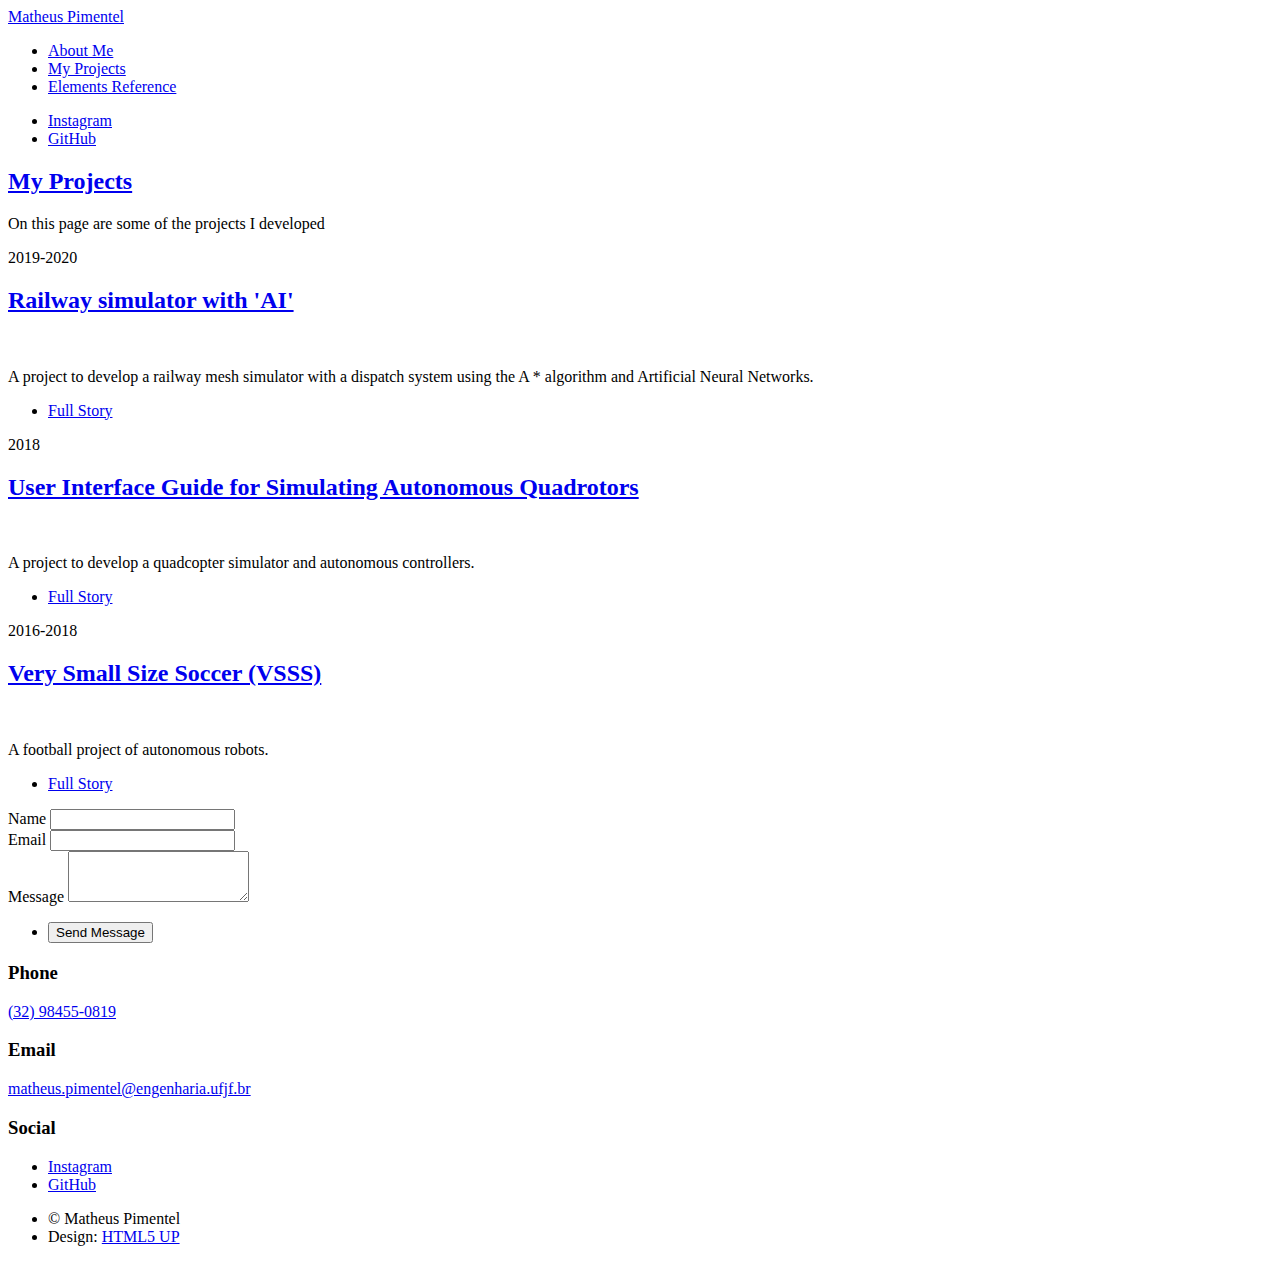
==== myProjects.html @ dd5d428b "teste2" ====
<!DOCTYPE HTML>
<!--
	Massively by HTML5 UP
	html5up.net | @ajlkn
	Free for personal and commercial use under the CCA 3.0 license (html5up.net/license)
-->
<html>
	<head>
		<title>Matheus Pimentel Projects</title>
		<meta charset="utf-8" />
		<meta name="viewport" content="width=device-width, initial-scale=1, user-scalable=no" />
		<link rel="stylesheet" href="assets/css/main.css" />
		<noscript><link rel="stylesheet" href="assets/css/noscript.css" /></noscript>
	</head>
	<body class="is-preload">

		<!-- Wrapper -->
			<div id="wrapper" class="fade-in">
				<!-- Header -->
					<header id="header">
						<a href="index.html" class="logo">Matheus Pimentel</a>
					</header>

				<!-- Nav -->
					<nav id="nav">
						<ul class="links">
							<li><a href="index.html">About Me</a></li>
							<li class="active"><a href="myProjects.html">My Projects</a></li>
							<li><a href="elements.html">Elements Reference</a></li>
						</ul>
						<ul class="icons">
							<!--<li><a href="https://www.facebook.com/matheus.pimentel.121" class="icon brands fa-facebook-f"><span class="label">Facebook</span></a></li>  -->
							<li><a href="https://www.instagram.com/matheus.pimentel__/" class="icon brands fa-instagram"><span class="label">Instagram</span></a></li>
							<li><a href="https://github.com/matheus-pimentel" class="icon brands fa-github"><span class="label">GitHub</span></a></li>
						</ul>
					</nav>

				<!-- Main -->
					<div id="main">

						<!-- Featured Post -->
							<article class="post featured">
								<header class="major">
									<!--<span class="date">April 25, 2017</span>-->
									<h2><a href="#">My Projects</a></h2>
									<p>On this page are some of the projects I developed</p>
								</header>
								<!--
								<a href="#" class="image main"><img src="images/pic01.jpg" alt="" /></a>
								<ul class="actions special">
									<li><a href="#" class="button large">Full Story</a></li>
								</ul> -->
							</article>

						<!-- Posts -->
							<section class="posts">
								<article>
									<header>
										<span class="date">2019-2020</span>
										<h2><a href="railway_simulation.html">Railway simulator with 'AI'</a></h2>
									</header>
									<div class="image main">
										<img src="images/Projetos/Railway.PNG" alt="" />
									</div>
									<p>
										A project to develop a railway mesh simulator with a dispatch system using the A * algorithm and Artificial Neural Networks.</p>
									<ul class="actions special">
										<li><a href="railway_simulation.html" class="button">Full Story</a></li>
									</ul>
								</article>
								<article>
									<header>
										<span class="date">2018</span>
										<h2><a href="quadrotor_simulation.html">User Interface Guide for Simulating Autonomous Quadrotors</a></h2>
									</header>
									<div class="image main">
										<img src="images/Projetos/GUI.PNG" alt="" />
									</div>
									<p>A project to develop a quadcopter simulator and autonomous controllers.</p>
									<ul class="actions special">
										<li><a href="quadrotor_simulation.html" class="button">Full Story</a></li>
									</ul>
								</article>
								<article>
									<header>
										<span class="date">2016-2018</span>
										<h2><a href="vsss.html">Very Small Size Soccer (VSSS)</a></h2>
									</header>
									<div class="image main">
										<img src="images/Projetos/VSSS.jpg" alt="" />
									</div>
									<p>
										A football project of autonomous robots.</p>
									<ul class="actions special">
										<li><a href="vsss.html" class="button">Full Story</a></li>
									</ul>
								</article>							
							</section>

						<!-- Footer 
							<footer>
								<div class="pagination">
									<a href="#" class="previous">Prev</a>
									<a href="#" class="page active">1</a>
									<a href="#" class="page">2</a>
									<a href="#" class="page">3</a>
									<span class="extra">&hellip;</span>
									<a href="#" class="page">8</a>
									<a href="#" class="page">9</a>
									<a href="#" class="page">10</a>
									<a href="#" class="next">Next</a>
								</div>
							</footer> -->

					</div>

				<!-- Footer -->
				<footer id="footer">
					<section>
						<form method="post" action="#">
							<div class="fields">
								<div class="field">
									<label for="name">Name</label>
									<input type="text" name="name" id="name" />
								</div>
								<div class="field">
									<label for="email">Email</label>
									<input type="text" name="email" id="email" />
								</div>
								<div class="field">
									<label for="message">Message</label>
									<textarea name="message" id="message" rows="3"></textarea>
								</div>
							</div>
							<ul class="actions">
								<li><input type="submit" value="Send Message" /></li>
							</ul>
						</form>
					</section>
					<section class="split contact">
						<!--
						<section class="alt">
							<h3>Address</h3>
							<p>1234 Somewhere Road #87257<br />
							Nashville, TN 00000-0000</p>
						</section> -->
						<section>
							<h3>Phone</h3>
							<p><a href="#">(32) 98455-0819</a></p>
						</section>
						<section>
							<h3>Email</h3>
							<p><a href="#">matheus.pimentel@engenharia.ufjf.br</a></p>
						</section>
						<section>
							<h3>Social</h3>
							<ul class="icons alt">
								<!--<li><a href="https://www.facebook.com/matheus.pimentel.121" class="icon brands fa-facebook-f"><span class="label">Facebook</span></a></li>  -->
								<li><a href="https://www.instagram.com/matheus.pimentel__/" class="icon brands fa-instagram"><span class="label">Instagram</span></a></li>
								<li><a href="https://github.com/matheus-pimentel" class="icon brands fa-github"><span class="label">GitHub</span></a></li>
							</ul>
						</section>
					</section>
				</footer>

			<!-- Copyright -->
				<div id="copyright">
					<ul><li>&copy; Matheus Pimentel</li><li>Design: <a href="https://html5up.net">HTML5 UP</a></li></ul>
				</div>

			</div>

		<!-- Scripts -->
			<script src="assets/js/jquery.min.js"></script>
			<script src="assets/js/jquery.scrollex.min.js"></script>
			<script src="assets/js/jquery.scrolly.min.js"></script>
			<script src="assets/js/browser.min.js"></script>
			<script src="assets/js/breakpoints.min.js"></script>
			<script src="assets/js/util.js"></script>
			<script src="assets/js/main.js"></script>

	</body>
</html>
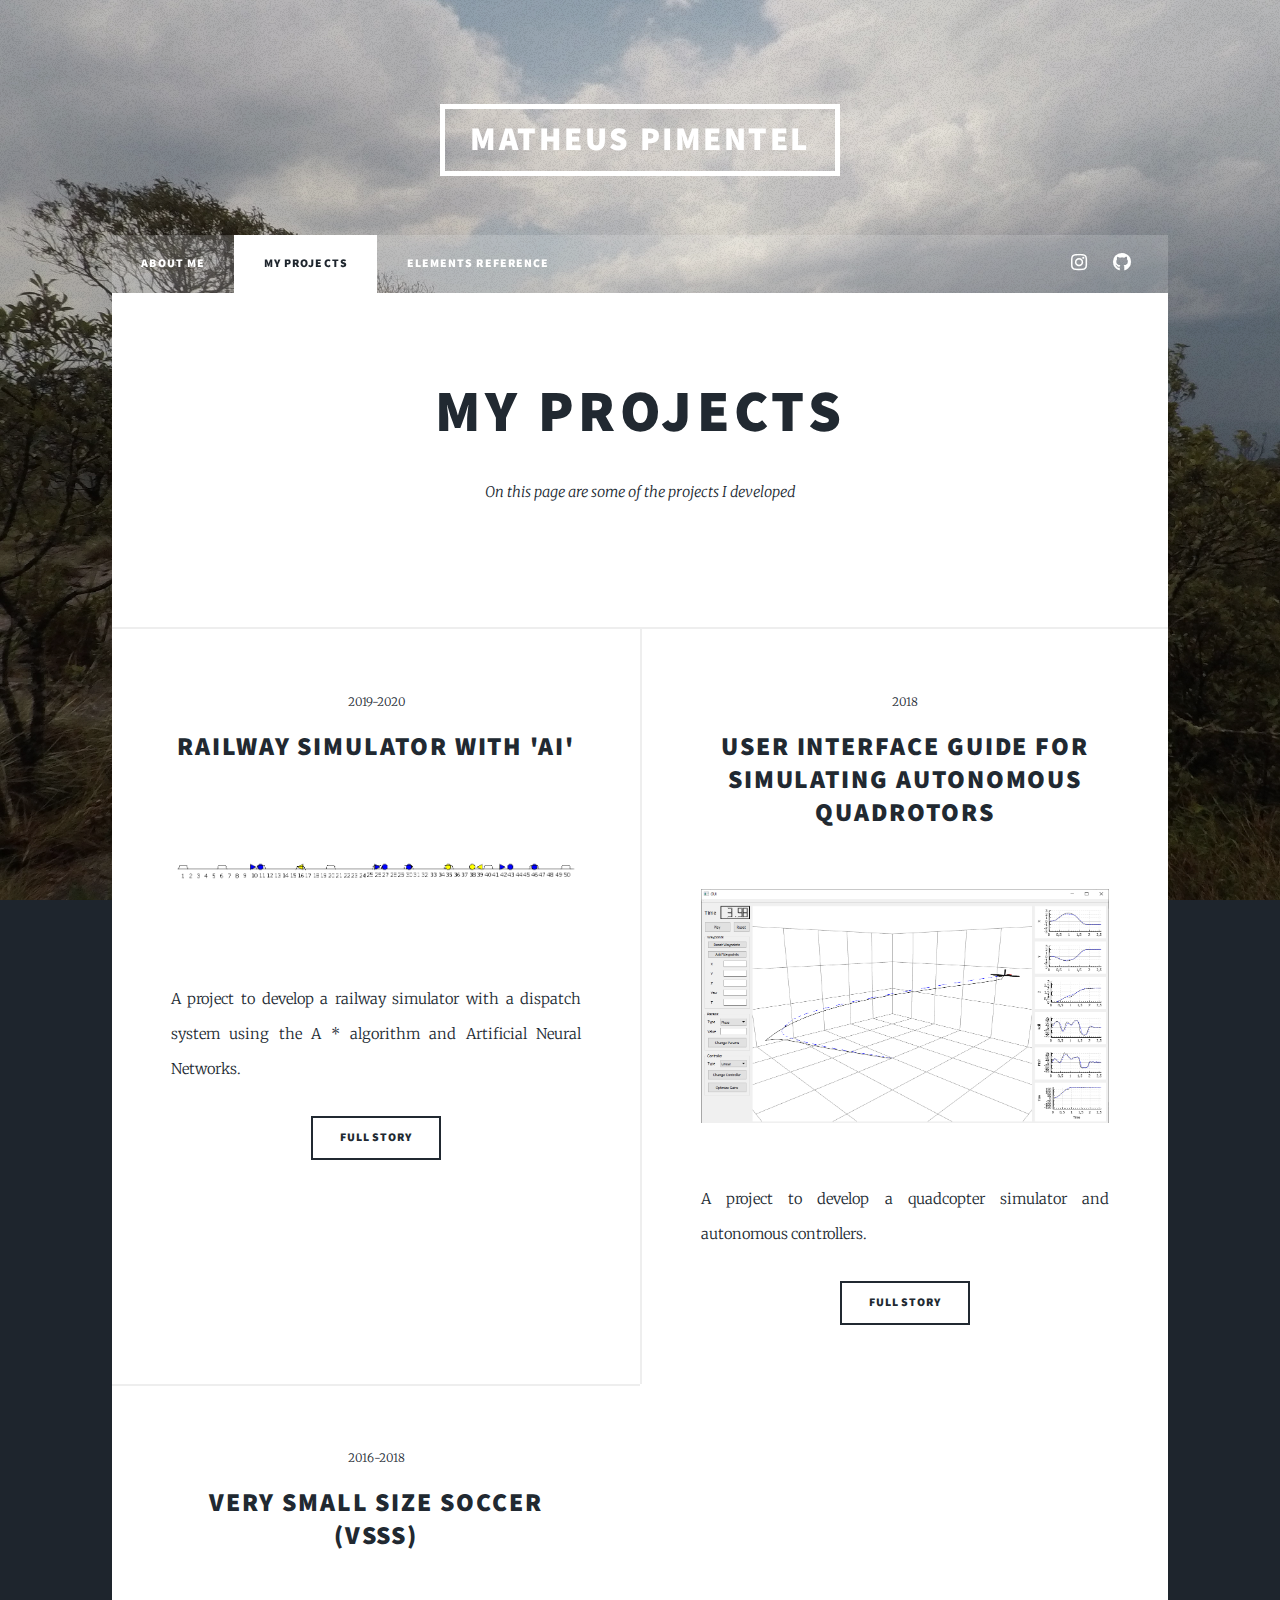
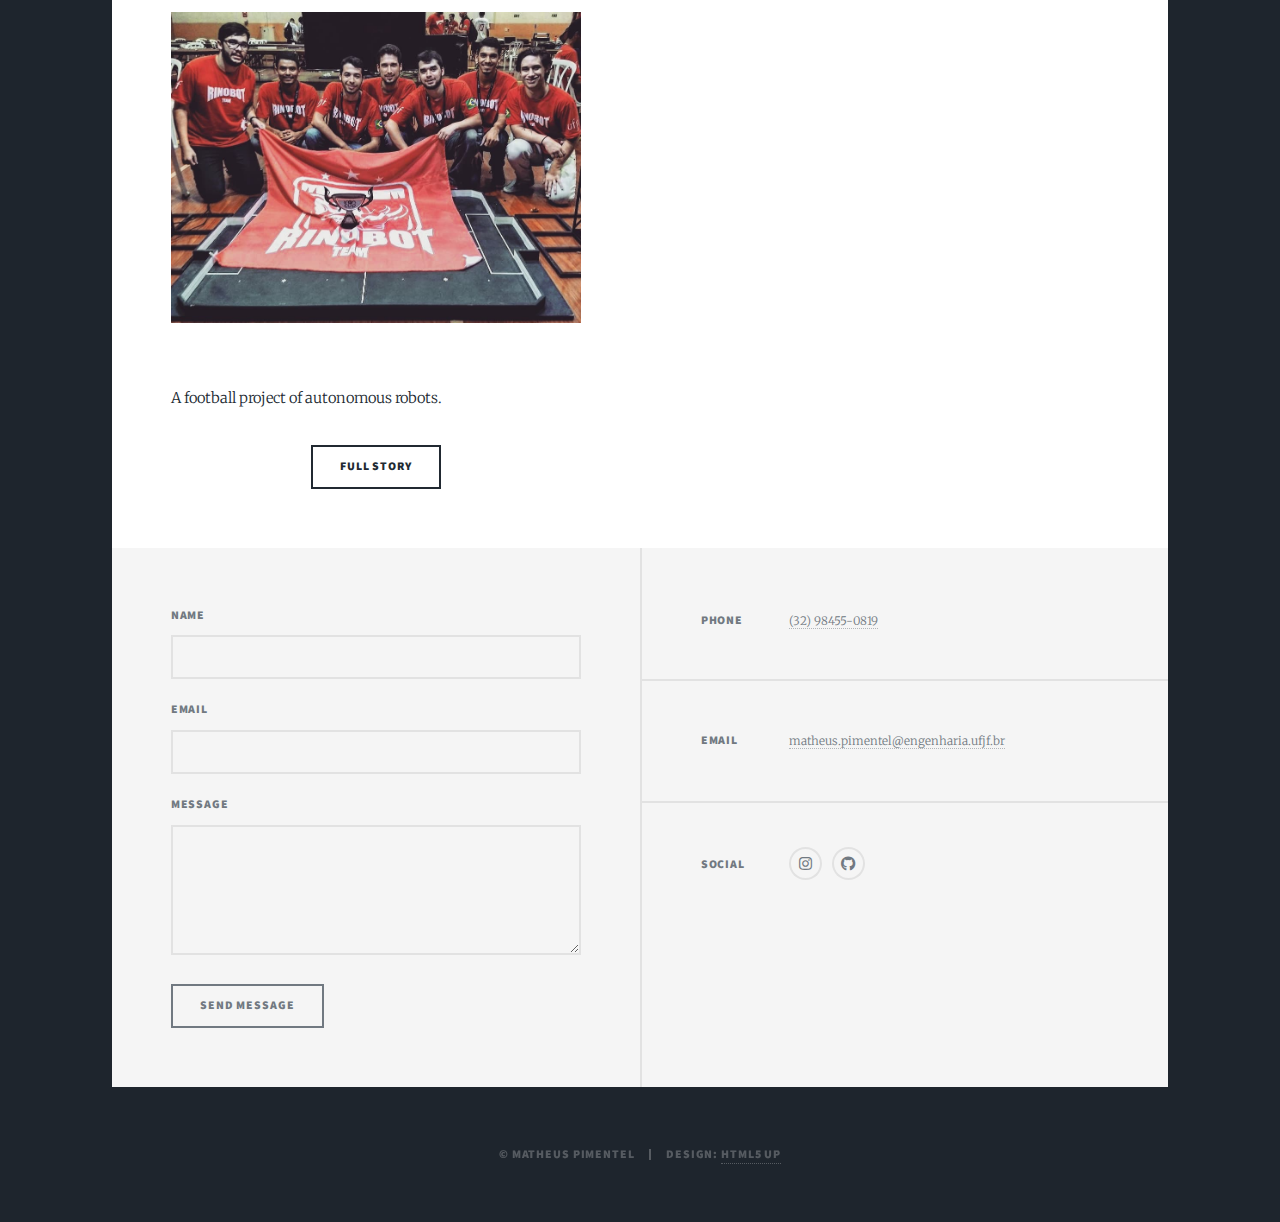
==== commit c0b21621: "teste3" ====
--- a/myProjects.html
+++ b/myProjects.html
@@ -63,7 +63,7 @@
 										<img src="images/Projetos/Railway.PNG" alt="" />
 									</div>
 									<p>
-										A project to develop a railway mesh simulator with a dispatch system using the A * algorithm and Artificial Neural Networks.</p>
+										A project to develop a railway simulator with a dispatch system using the A * algorithm and Artificial Neural Networks.</p>
 									<ul class="actions special">
 										<li><a href="railway_simulation.html" class="button">Full Story</a></li>
 									</ul>
--- a/assets/css/main.css
+++ b/assets/css/main.css
@@ -0,0 +1,4689 @@
+@import url(fontawesome-all.min.css);
+@import url("https://fonts.googleapis.com/css?family=Merriweather:300,700,300italic,700italic|Source+Sans+Pro:900");
+
+/*
+	Massively by HTML5 UP
+	html5up.net | @ajlkn
+	Free for personal and commercial use under the CCA 3.0 license (html5up.net/license)
+*/
+
+html, body, div, span, applet, object,
+iframe, h1, h2, h3, h4, h5, h6, p, blockquote,
+pre, a, abbr, acronym, address, big, cite,
+code, del, dfn, em, img, ins, kbd, q, s, samp,
+small, strike, strong, sub, sup, tt, var, b,
+u, i, center, dl, dt, dd, ol, ul, li, fieldset,
+form, label, legend, table, caption, tbody,
+tfoot, thead, tr, th, td, article, aside,
+canvas, details, embed, figure, figcaption,
+footer, header, hgroup, menu, nav, output, ruby,
+section, summary, time, mark, audio, video {
+	margin: 0;
+	padding: 0;
+	border: 0;
+	font-size: 100%;
+	font: inherit;
+	vertical-align: baseline;}
+
+article, aside, details, figcaption, figure,
+footer, header, hgroup, menu, nav, section {
+	display: block;}
+
+body {
+	line-height: 1;
+}
+
+ol, ul {
+	list-style: none;
+}
+
+blockquote, q {
+	quotes: none;
+}
+
+	blockquote:before, blockquote:after, q:before, q:after {
+		content: '';
+		content: none;
+	}
+
+table {
+	border-collapse: collapse;
+	border-spacing: 0;
+}
+
+body {
+	-webkit-text-size-adjust: none;
+}
+
+mark {
+	background-color: transparent;
+	color: inherit;
+}
+
+input::-moz-focus-inner {
+	border: 0;
+	padding: 0;
+}
+
+input, select, textarea {
+	-moz-appearance: none;
+	-webkit-appearance: none;
+	-ms-appearance: none;
+	appearance: none;
+}
+
+/* Basic */
+
+	@-ms-viewport {
+		width: device-width;
+	}
+
+	body {
+		-ms-overflow-style: scrollbar;
+	}
+
+	@media screen and (max-width: 480px) {
+
+		html, body {
+			min-width: 320px;
+		}
+
+	}
+
+	html {
+		box-sizing: border-box;
+	}
+
+	*, *:before, *:after {
+		box-sizing: inherit;
+	}
+
+	body {
+		background-color: #1e252d;
+	}
+
+		body.is-preload *, body.is-preload *:before, body.is-preload *:after {
+			-moz-animation: none !important;
+			-webkit-animation: none !important;
+			-ms-animation: none !important;
+			animation: none !important;
+			-moz-transition: none !important;
+			-webkit-transition: none !important;
+			-ms-transition: none !important;
+			transition: none !important;
+		}
+
+/* Type */
+
+	html {
+		font-size: 16pt;
+	}
+
+		@media screen and (max-width: 1680px) {
+
+			html {
+				font-size: 12pt;
+			}
+
+		}
+
+		@media screen and (max-width: 1280px) {
+
+			html {
+				font-size: 11pt;
+			}
+
+		}
+
+		@media screen and (max-width: 360px) {
+
+			html {
+				font-size: 10pt;
+			}
+
+		}
+
+	body {
+		color: #212931;
+	}
+
+	body, input, select, textarea {
+		font-family: "Merriweather", Georgia, serif;
+		font-weight: 300;
+		font-size: 1rem;
+		line-height: 2.375;
+	}
+
+	a {
+		-moz-transition: color 0.2s ease-in-out, background-color 0.2s ease-in-out, border-color 0.2s ease-in-out, box-shadow 0.2s ease-in-out;
+		-webkit-transition: color 0.2s ease-in-out, background-color 0.2s ease-in-out, border-color 0.2s ease-in-out, box-shadow 0.2s ease-in-out;
+		-ms-transition: color 0.2s ease-in-out, background-color 0.2s ease-in-out, border-color 0.2s ease-in-out, box-shadow 0.2s ease-in-out;
+		transition: color 0.2s ease-in-out, background-color 0.2s ease-in-out, border-color 0.2s ease-in-out, box-shadow 0.2s ease-in-out;
+		border-bottom: dotted 1px;
+		text-decoration: none;
+	}
+
+		a:hover {
+			border-bottom-color: transparent;
+		}
+
+	strong, b {
+		font-weight: 600;
+	}
+
+	em, i {
+		font-style: italic;
+	}
+
+	p {
+		text-align: justify;
+		margin: 0 0 2rem 0;
+	}
+
+	h1, h2, h3, h4, h5, h6 {
+		font-family: "Source Sans Pro", Helvetica, sans-serif;
+		font-weight: 900;
+		line-height: 1.5;
+		letter-spacing: 0.075em;
+		text-transform: uppercase;
+		margin: 0 0 1rem 0;
+	}
+
+		h1 a, h2 a, h3 a, h4 a, h5 a, h6 a {
+			border-bottom: 0;
+			color: inherit;
+			text-decoration: none;
+		}
+
+	h1 {
+		font-size: 4rem;
+		line-height: 1.1;
+		margin: 0 0 2rem 0;
+	}
+
+	h2 {
+		font-size: 1.75rem;
+		line-height: 1.3;
+		margin: 0 0 1.5rem 0;
+	}
+
+	h3 {
+		font-size: 1.25rem;
+		margin: 0 0 1.5rem 0;
+	}
+
+	h4 {
+		font-size: 1rem;
+	}
+
+	h5 {
+		font-size: 0.9rem;
+	}
+
+	h6 {
+		font-size: 0.8rem;
+	}
+
+	sub {
+		font-size: 0.8rem;
+		position: relative;
+		top: 0.5rem;
+	}
+
+	sup {
+		font-size: 0.8rem;
+		position: relative;
+		top: -0.5rem;
+	}
+
+	blockquote {
+		border-left: solid 4px;
+		font-style: italic;
+		margin: 0 0 2rem 0;
+		padding: 0.5rem 0 0.5rem 2rem;
+	}
+
+	code {
+		border: solid 2px;
+		font-family: "Courier New", monospace;
+		font-size: 0.9rem;
+		margin: 0 0.25rem;
+		padding: 0.25rem 0.65rem;
+	}
+
+	pre {
+		-webkit-overflow-scrolling: touch;
+		font-family: "Courier New", monospace;
+		font-size: 0.9rem;
+		margin: 0 0 2rem 0;
+	}
+
+		pre code {
+			display: block;
+			line-height: 1.75;
+			padding: 1rem 1.5rem;
+			overflow-x: auto;
+		}
+
+	hr {
+		border: 0;
+		border-bottom: solid 2px;
+		margin: 3rem 0;
+	}
+
+		hr.major {
+			margin: 5rem 0;
+		}
+
+	.align-left {
+		text-align: left;
+	}
+
+	.align-center {
+		text-align: center;
+	}
+
+	.align-right {
+		text-align: right;
+	}
+
+	input, select, textarea {
+		color: #212931;
+	}
+
+	a {
+		color: #212931;
+		border-bottom-color: rgba(33, 41, 49, 0.5);
+	}
+
+		a:hover {
+			border-bottom-color: transparent;
+			color: #18bfef !important;
+		}
+
+	strong, b {
+		color: #212931;
+	}
+
+	h1, h2, h3, h4, h5, h6 {
+		color: #212931;
+	}
+
+	blockquote {
+		border-left-color: #eeeeee;
+	}
+
+	code {
+		background: rgba(220, 220, 220, 0.25);
+		border-color: #eeeeee;
+	}
+
+	hr {
+		border-bottom-color: #eeeeee;
+	}
+
+/* Row */
+
+	.row {
+		display: flex;
+		flex-wrap: wrap;
+		box-sizing: border-box;
+		align-items: stretch;
+	}
+
+		.row > * {
+			box-sizing: border-box;
+		}
+
+		.row.gtr-uniform > * > :last-child {
+			margin-bottom: 0;
+		}
+
+		.row.aln-left {
+			justify-content: flex-start;
+		}
+
+		.row.aln-center {
+			justify-content: center;
+		}
+
+		.row.aln-right {
+			justify-content: flex-end;
+		}
+
+		.row.aln-top {
+			align-items: flex-start;
+		}
+
+		.row.aln-middle {
+			align-items: center;
+		}
+
+		.row.aln-bottom {
+			align-items: flex-end;
+		}
+
+		.row > .imp {
+			order: -1;
+		}
+
+		.row > .col-1 {
+			width: 8.33333%;
+		}
+
+		.row > .off-1 {
+			margin-left: 8.33333%;
+		}
+
+		.row > .col-2 {
+			width: 16.66667%;
+		}
+
+		.row > .off-2 {
+			margin-left: 16.66667%;
+		}
+
+		.row > .col-3 {
+			width: 25%;
+		}
+
+		.row > .off-3 {
+			margin-left: 25%;
+		}
+
+		.row > .col-4 {
+			width: 33.33333%;
+		}
+
+		.row > .off-4 {
+			margin-left: 33.33333%;
+		}
+
+		.row > .col-5 {
+			width: 41.66667%;
+		}
+
+		.row > .off-5 {
+			margin-left: 41.66667%;
+		}
+
+		.row > .col-6 {
+			width: 50%;
+		}
+
+		.row > .off-6 {
+			margin-left: 50%;
+		}
+
+		.row > .col-7 {
+			width: 58.33333%;
+		}
+
+		.row > .off-7 {
+			margin-left: 58.33333%;
+		}
+
+		.row > .col-8 {
+			width: 66.66667%;
+		}
+
+		.row > .off-8 {
+			margin-left: 66.66667%;
+		}
+
+		.row > .col-9 {
+			width: 75%;
+		}
+
+		.row > .off-9 {
+			margin-left: 75%;
+		}
+
+		.row > .col-10 {
+			width: 83.33333%;
+		}
+
+		.row > .off-10 {
+			margin-left: 83.33333%;
+		}
+
+		.row > .col-11 {
+			width: 91.66667%;
+		}
+
+		.row > .off-11 {
+			margin-left: 91.66667%;
+		}
+
+		.row > .col-12 {
+			width: 100%;
+		}
+
+		.row > .off-12 {
+			margin-left: 100%;
+		}
+
+		.row.gtr-0 {
+			margin-top: 0;
+			margin-left: 0rem;
+		}
+
+			.row.gtr-0 > * {
+				padding: 0 0 0 0rem;
+			}
+
+			.row.gtr-0.gtr-uniform {
+				margin-top: 0rem;
+			}
+
+				.row.gtr-0.gtr-uniform > * {
+					padding-top: 0rem;
+				}
+
+		.row.gtr-25 {
+			margin-top: 0;
+			margin-left: -0.375rem;
+		}
+
+			.row.gtr-25 > * {
+				padding: 0 0 0 0.375rem;
+			}
+
+			.row.gtr-25.gtr-uniform {
+				margin-top: -0.375rem;
+			}
+
+				.row.gtr-25.gtr-uniform > * {
+					padding-top: 0.375rem;
+				}
+
+		.row.gtr-50 {
+			margin-top: 0;
+			margin-left: -0.75rem;
+		}
+
+			.row.gtr-50 > * {
+				padding: 0 0 0 0.75rem;
+			}
+
+			.row.gtr-50.gtr-uniform {
+				margin-top: -0.75rem;
+			}
+
+				.row.gtr-50.gtr-uniform > * {
+					padding-top: 0.75rem;
+				}
+
+		.row {
+			margin-top: 0;
+			margin-left: -1.5rem;
+		}
+
+			.row > * {
+				padding: 0 0 0 1.5rem;
+			}
+
+			.row.gtr-uniform {
+				margin-top: -1.5rem;
+			}
+
+				.row.gtr-uniform > * {
+					padding-top: 1.5rem;
+				}
+
+		.row.gtr-150 {
+			margin-top: 0;
+			margin-left: -2.25rem;
+		}
+
+			.row.gtr-150 > * {
+				padding: 0 0 0 2.25rem;
+			}
+
+			.row.gtr-150.gtr-uniform {
+				margin-top: -2.25rem;
+			}
+
+				.row.gtr-150.gtr-uniform > * {
+					padding-top: 2.25rem;
+				}
+
+		.row.gtr-200 {
+			margin-top: 0;
+			margin-left: -3rem;
+		}
+
+			.row.gtr-200 > * {
+				padding: 0 0 0 3rem;
+			}
+
+			.row.gtr-200.gtr-uniform {
+				margin-top: -3rem;
+			}
+
+				.row.gtr-200.gtr-uniform > * {
+					padding-top: 3rem;
+				}
+
+		@media screen and (max-width: 1680px) {
+
+			.row {
+				display: flex;
+				flex-wrap: wrap;
+				box-sizing: border-box;
+				align-items: stretch;
+			}
+
+				.row > * {
+					box-sizing: border-box;
+				}
+
+				.row.gtr-uniform > * > :last-child {
+					margin-bottom: 0;
+				}
+
+				.row.aln-left {
+					justify-content: flex-start;
+				}
+
+				.row.aln-center {
+					justify-content: center;
+				}
+
+				.row.aln-right {
+					justify-content: flex-end;
+				}
+
+				.row.aln-top {
+					align-items: flex-start;
+				}
+
+				.row.aln-middle {
+					align-items: center;
+				}
+
+				.row.aln-bottom {
+					align-items: flex-end;
+				}
+
+				.row > .imp-xlarge {
+					order: -1;
+				}
+
+				.row > .col-1-xlarge {
+					width: 8.33333%;
+				}
+
+				.row > .off-1-xlarge {
+					margin-left: 8.33333%;
+				}
+
+				.row > .col-2-xlarge {
+					width: 16.66667%;
+				}
+
+				.row > .off-2-xlarge {
+					margin-left: 16.66667%;
+				}
+
+				.row > .col-3-xlarge {
+					width: 25%;
+				}
+
+				.row > .off-3-xlarge {
+					margin-left: 25%;
+				}
+
+				.row > .col-4-xlarge {
+					width: 33.33333%;
+				}
+
+				.row > .off-4-xlarge {
+					margin-left: 33.33333%;
+				}
+
+				.row > .col-5-xlarge {
+					width: 41.66667%;
+				}
+
+				.row > .off-5-xlarge {
+					margin-left: 41.66667%;
+				}
+
+				.row > .col-6-xlarge {
+					width: 50%;
+				}
+
+				.row > .off-6-xlarge {
+					margin-left: 50%;
+				}
+
+				.row > .col-7-xlarge {
+					width: 58.33333%;
+				}
+
+				.row > .off-7-xlarge {
+					margin-left: 58.33333%;
+				}
+
+				.row > .col-8-xlarge {
+					width: 66.66667%;
+				}
+
+				.row > .off-8-xlarge {
+					margin-left: 66.66667%;
+				}
+
+				.row > .col-9-xlarge {
+					width: 75%;
+				}
+
+				.row > .off-9-xlarge {
+					margin-left: 75%;
+				}
+
+				.row > .col-10-xlarge {
+					width: 83.33333%;
+				}
+
+				.row > .off-10-xlarge {
+					margin-left: 83.33333%;
+				}
+
+				.row > .col-11-xlarge {
+					width: 91.66667%;
+				}
+
+				.row > .off-11-xlarge {
+					margin-left: 91.66667%;
+				}
+
+				.row > .col-12-xlarge {
+					width: 100%;
+				}
+
+				.row > .off-12-xlarge {
+					margin-left: 100%;
+				}
+
+				.row.gtr-0 {
+					margin-top: 0;
+					margin-left: 0rem;
+				}
+
+					.row.gtr-0 > * {
+						padding: 0 0 0 0rem;
+					}
+
+					.row.gtr-0.gtr-uniform {
+						margin-top: 0rem;
+					}
+
+						.row.gtr-0.gtr-uniform > * {
+							padding-top: 0rem;
+						}
+
+				.row.gtr-25 {
+					margin-top: 0;
+					margin-left: -0.375rem;
+				}
+
+					.row.gtr-25 > * {
+						padding: 0 0 0 0.375rem;
+					}
+
+					.row.gtr-25.gtr-uniform {
+						margin-top: -0.375rem;
+					}
+
+						.row.gtr-25.gtr-uniform > * {
+							padding-top: 0.375rem;
+						}
+
+				.row.gtr-50 {
+					margin-top: 0;
+					margin-left: -0.75rem;
+				}
+
+					.row.gtr-50 > * {
+						padding: 0 0 0 0.75rem;
+					}
+
+					.row.gtr-50.gtr-uniform {
+						margin-top: -0.75rem;
+					}
+
+						.row.gtr-50.gtr-uniform > * {
+							padding-top: 0.75rem;
+						}
+
+				.row {
+					margin-top: 0;
+					margin-left: -1.5rem;
+				}
+
+					.row > * {
+						padding: 0 0 0 1.5rem;
+					}
+
+					.row.gtr-uniform {
+						margin-top: -1.5rem;
+					}
+
+						.row.gtr-uniform > * {
+							padding-top: 1.5rem;
+						}
+
+				.row.gtr-150 {
+					margin-top: 0;
+					margin-left: -2.25rem;
+				}
+
+					.row.gtr-150 > * {
+						padding: 0 0 0 2.25rem;
+					}
+
+					.row.gtr-150.gtr-uniform {
+						margin-top: -2.25rem;
+					}
+
+						.row.gtr-150.gtr-uniform > * {
+							padding-top: 2.25rem;
+						}
+
+				.row.gtr-200 {
+					margin-top: 0;
+					margin-left: -3rem;
+				}
+
+					.row.gtr-200 > * {
+						padding: 0 0 0 3rem;
+					}
+
+					.row.gtr-200.gtr-uniform {
+						margin-top: -3rem;
+					}
+
+						.row.gtr-200.gtr-uniform > * {
+							padding-top: 3rem;
+						}
+
+		}
+
+		@media screen and (max-width: 1280px) {
+
+			.row {
+				display: flex;
+				flex-wrap: wrap;
+				box-sizing: border-box;
+				align-items: stretch;
+			}
+
+				.row > * {
+					box-sizing: border-box;
+				}
+
+				.row.gtr-uniform > * > :last-child {
+					margin-bottom: 0;
+				}
+
+				.row.aln-left {
+					justify-content: flex-start;
+				}
+
+				.row.aln-center {
+					justify-content: center;
+				}
+
+				.row.aln-right {
+					justify-content: flex-end;
+				}
+
+				.row.aln-top {
+					align-items: flex-start;
+				}
+
+				.row.aln-middle {
+					align-items: center;
+				}
+
+				.row.aln-bottom {
+					align-items: flex-end;
+				}
+
+				.row > .imp-large {
+					order: -1;
+				}
+
+				.row > .col-1-large {
+					width: 8.33333%;
+				}
+
+				.row > .off-1-large {
+					margin-left: 8.33333%;
+				}
+
+				.row > .col-2-large {
+					width: 16.66667%;
+				}
+
+				.row > .off-2-large {
+					margin-left: 16.66667%;
+				}
+
+				.row > .col-3-large {
+					width: 25%;
+				}
+
+				.row > .off-3-large {
+					margin-left: 25%;
+				}
+
+				.row > .col-4-large {
+					width: 33.33333%;
+				}
+
+				.row > .off-4-large {
+					margin-left: 33.33333%;
+				}
+
+				.row > .col-5-large {
+					width: 41.66667%;
+				}
+
+				.row > .off-5-large {
+					margin-left: 41.66667%;
+				}
+
+				.row > .col-6-large {
+					width: 50%;
+				}
+
+				.row > .off-6-large {
+					margin-left: 50%;
+				}
+
+				.row > .col-7-large {
+					width: 58.33333%;
+				}
+
+				.row > .off-7-large {
+					margin-left: 58.33333%;
+				}
+
+				.row > .col-8-large {
+					width: 66.66667%;
+				}
+
+				.row > .off-8-large {
+					margin-left: 66.66667%;
+				}
+
+				.row > .col-9-large {
+					width: 75%;
+				}
+
+				.row > .off-9-large {
+					margin-left: 75%;
+				}
+
+				.row > .col-10-large {
+					width: 83.33333%;
+				}
+
+				.row > .off-10-large {
+					margin-left: 83.33333%;
+				}
+
+				.row > .col-11-large {
+					width: 91.66667%;
+				}
+
+				.row > .off-11-large {
+					margin-left: 91.66667%;
+				}
+
+				.row > .col-12-large {
+					width: 100%;
+				}
+
+				.row > .off-12-large {
+					margin-left: 100%;
+				}
+
+				.row.gtr-0 {
+					margin-top: 0;
+					margin-left: 0rem;
+				}
+
+					.row.gtr-0 > * {
+						padding: 0 0 0 0rem;
+					}
+
+					.row.gtr-0.gtr-uniform {
+						margin-top: 0rem;
+					}
+
+						.row.gtr-0.gtr-uniform > * {
+							padding-top: 0rem;
+						}
+
+				.row.gtr-25 {
+					margin-top: 0;
+					margin-left: -0.375rem;
+				}
+
+					.row.gtr-25 > * {
+						padding: 0 0 0 0.375rem;
+					}
+
+					.row.gtr-25.gtr-uniform {
+						margin-top: -0.375rem;
+					}
+
+						.row.gtr-25.gtr-uniform > * {
+							padding-top: 0.375rem;
+						}
+
+				.row.gtr-50 {
+					margin-top: 0;
+					margin-left: -0.75rem;
+				}
+
+					.row.gtr-50 > * {
+						padding: 0 0 0 0.75rem;
+					}
+
+					.row.gtr-50.gtr-uniform {
+						margin-top: -0.75rem;
+					}
+
+						.row.gtr-50.gtr-uniform > * {
+							padding-top: 0.75rem;
+						}
+
+				.row {
+					margin-top: 0;
+					margin-left: -1.5rem;
+				}
+
+					.row > * {
+						padding: 0 0 0 1.5rem;
+					}
+
+					.row.gtr-uniform {
+						margin-top: -1.5rem;
+					}
+
+						.row.gtr-uniform > * {
+							padding-top: 1.5rem;
+						}
+
+				.row.gtr-150 {
+					margin-top: 0;
+					margin-left: -2.25rem;
+				}
+
+					.row.gtr-150 > * {
+						padding: 0 0 0 2.25rem;
+					}
+
+					.row.gtr-150.gtr-uniform {
+						margin-top: -2.25rem;
+					}
+
+						.row.gtr-150.gtr-uniform > * {
+							padding-top: 2.25rem;
+						}
+
+				.row.gtr-200 {
+					margin-top: 0;
+					margin-left: -3rem;
+				}
+
+					.row.gtr-200 > * {
+						padding: 0 0 0 3rem;
+					}
+
+					.row.gtr-200.gtr-uniform {
+						margin-top: -3rem;
+					}
+
+						.row.gtr-200.gtr-uniform > * {
+							padding-top: 3rem;
+						}
+
+		}
+
+		@media screen and (max-width: 980px) {
+
+			.row {
+				display: flex;
+				flex-wrap: wrap;
+				box-sizing: border-box;
+				align-items: stretch;
+			}
+
+				.row > * {
+					box-sizing: border-box;
+				}
+
+				.row.gtr-uniform > * > :last-child {
+					margin-bottom: 0;
+				}
+
+				.row.aln-left {
+					justify-content: flex-start;
+				}
+
+				.row.aln-center {
+					justify-content: center;
+				}
+
+				.row.aln-right {
+					justify-content: flex-end;
+				}
+
+				.row.aln-top {
+					align-items: flex-start;
+				}
+
+				.row.aln-middle {
+					align-items: center;
+				}
+
+				.row.aln-bottom {
+					align-items: flex-end;
+				}
+
+				.row > .imp-medium {
+					order: -1;
+				}
+
+				.row > .col-1-medium {
+					width: 8.33333%;
+				}
+
+				.row > .off-1-medium {
+					margin-left: 8.33333%;
+				}
+
+				.row > .col-2-medium {
+					width: 16.66667%;
+				}
+
+				.row > .off-2-medium {
+					margin-left: 16.66667%;
+				}
+
+				.row > .col-3-medium {
+					width: 25%;
+				}
+
+				.row > .off-3-medium {
+					margin-left: 25%;
+				}
+
+				.row > .col-4-medium {
+					width: 33.33333%;
+				}
+
+				.row > .off-4-medium {
+					margin-left: 33.33333%;
+				}
+
+				.row > .col-5-medium {
+					width: 41.66667%;
+				}
+
+				.row > .off-5-medium {
+					margin-left: 41.66667%;
+				}
+
+				.row > .col-6-medium {
+					width: 50%;
+				}
+
+				.row > .off-6-medium {
+					margin-left: 50%;
+				}
+
+				.row > .col-7-medium {
+					width: 58.33333%;
+				}
+
+				.row > .off-7-medium {
+					margin-left: 58.33333%;
+				}
+
+				.row > .col-8-medium {
+					width: 66.66667%;
+				}
+
+				.row > .off-8-medium {
+					margin-left: 66.66667%;
+				}
+
+				.row > .col-9-medium {
+					width: 75%;
+				}
+
+				.row > .off-9-medium {
+					margin-left: 75%;
+				}
+
+				.row > .col-10-medium {
+					width: 83.33333%;
+				}
+
+				.row > .off-10-medium {
+					margin-left: 83.33333%;
+				}
+
+				.row > .col-11-medium {
+					width: 91.66667%;
+				}
+
+				.row > .off-11-medium {
+					margin-left: 91.66667%;
+				}
+
+				.row > .col-12-medium {
+					width: 100%;
+				}
+
+				.row > .off-12-medium {
+					margin-left: 100%;
+				}
+
+				.row.gtr-0 {
+					margin-top: 0;
+					margin-left: 0rem;
+				}
+
+					.row.gtr-0 > * {
+						padding: 0 0 0 0rem;
+					}
+
+					.row.gtr-0.gtr-uniform {
+						margin-top: 0rem;
+					}
+
+						.row.gtr-0.gtr-uniform > * {
+							padding-top: 0rem;
+						}
+
+				.row.gtr-25 {
+					margin-top: 0;
+					margin-left: -0.375rem;
+				}
+
+					.row.gtr-25 > * {
+						padding: 0 0 0 0.375rem;
+					}
+
+					.row.gtr-25.gtr-uniform {
+						margin-top: -0.375rem;
+					}
+
+						.row.gtr-25.gtr-uniform > * {
+							padding-top: 0.375rem;
+						}
+
+				.row.gtr-50 {
+					margin-top: 0;
+					margin-left: -0.75rem;
+				}
+
+					.row.gtr-50 > * {
+						padding: 0 0 0 0.75rem;
+					}
+
+					.row.gtr-50.gtr-uniform {
+						margin-top: -0.75rem;
+					}
+
+						.row.gtr-50.gtr-uniform > * {
+							padding-top: 0.75rem;
+						}
+
+				.row {
+					margin-top: 0;
+					margin-left: -1.5rem;
+				}
+
+					.row > * {
+						padding: 0 0 0 1.5rem;
+					}
+
+					.row.gtr-uniform {
+						margin-top: -1.5rem;
+					}
+
+						.row.gtr-uniform > * {
+							padding-top: 1.5rem;
+						}
+
+				.row.gtr-150 {
+					margin-top: 0;
+					margin-left: -2.25rem;
+				}
+
+					.row.gtr-150 > * {
+						padding: 0 0 0 2.25rem;
+					}
+
+					.row.gtr-150.gtr-uniform {
+						margin-top: -2.25rem;
+					}
+
+						.row.gtr-150.gtr-uniform > * {
+							padding-top: 2.25rem;
+						}
+
+				.row.gtr-200 {
+					margin-top: 0;
+					margin-left: -3rem;
+				}
+
+					.row.gtr-200 > * {
+						padding: 0 0 0 3rem;
+					}
+
+					.row.gtr-200.gtr-uniform {
+						margin-top: -3rem;
+					}
+
+						.row.gtr-200.gtr-uniform > * {
+							padding-top: 3rem;
+						}
+
+		}
+
+		@media screen and (max-width: 736px) {
+
+			.row {
+				display: flex;
+				flex-wrap: wrap;
+				box-sizing: border-box;
+				align-items: stretch;
+			}
+
+				.row > * {
+					box-sizing: border-box;
+				}
+
+				.row.gtr-uniform > * > :last-child {
+					margin-bottom: 0;
+				}
+
+				.row.aln-left {
+					justify-content: flex-start;
+				}
+
+				.row.aln-center {
+					justify-content: center;
+				}
+
+				.row.aln-right {
+					justify-content: flex-end;
+				}
+
+				.row.aln-top {
+					align-items: flex-start;
+				}
+
+				.row.aln-middle {
+					align-items: center;
+				}
+
+				.row.aln-bottom {
+					align-items: flex-end;
+				}
+
+				.row > .imp-small {
+					order: -1;
+				}
+
+				.row > .col-1-small {
+					width: 8.33333%;
+				}
+
+				.row > .off-1-small {
+					margin-left: 8.33333%;
+				}
+
+				.row > .col-2-small {
+					width: 16.66667%;
+				}
+
+				.row > .off-2-small {
+					margin-left: 16.66667%;
+				}
+
+				.row > .col-3-small {
+					width: 25%;
+				}
+
+				.row > .off-3-small {
+					margin-left: 25%;
+				}
+
+				.row > .col-4-small {
+					width: 33.33333%;
+				}
+
+				.row > .off-4-small {
+					margin-left: 33.33333%;
+				}
+
+				.row > .col-5-small {
+					width: 41.66667%;
+				}
+
+				.row > .off-5-small {
+					margin-left: 41.66667%;
+				}
+
+				.row > .col-6-small {
+					width: 50%;
+				}
+
+				.row > .off-6-small {
+					margin-left: 50%;
+				}
+
+				.row > .col-7-small {
+					width: 58.33333%;
+				}
+
+				.row > .off-7-small {
+					margin-left: 58.33333%;
+				}
+
+				.row > .col-8-small {
+					width: 66.66667%;
+				}
+
+				.row > .off-8-small {
+					margin-left: 66.66667%;
+				}
+
+				.row > .col-9-small {
+					width: 75%;
+				}
+
+				.row > .off-9-small {
+					margin-left: 75%;
+				}
+
+				.row > .col-10-small {
+					width: 83.33333%;
+				}
+
+				.row > .off-10-small {
+					margin-left: 83.33333%;
+				}
+
+				.row > .col-11-small {
+					width: 91.66667%;
+				}
+
+				.row > .off-11-small {
+					margin-left: 91.66667%;
+				}
+
+				.row > .col-12-small {
+					width: 100%;
+				}
+
+				.row > .off-12-small {
+					margin-left: 100%;
+				}
+
+				.row.gtr-0 {
+					margin-top: 0;
+					margin-left: 0rem;
+				}
+
+					.row.gtr-0 > * {
+						padding: 0 0 0 0rem;
+					}
+
+					.row.gtr-0.gtr-uniform {
+						margin-top: 0rem;
+					}
+
+						.row.gtr-0.gtr-uniform > * {
+							padding-top: 0rem;
+						}
+
+				.row.gtr-25 {
+					margin-top: 0;
+					margin-left: -0.375rem;
+				}
+
+					.row.gtr-25 > * {
+						padding: 0 0 0 0.375rem;
+					}
+
+					.row.gtr-25.gtr-uniform {
+						margin-top: -0.375rem;
+					}
+
+						.row.gtr-25.gtr-uniform > * {
+							padding-top: 0.375rem;
+						}
+
+				.row.gtr-50 {
+					margin-top: 0;
+					margin-left: -0.75rem;
+				}
+
+					.row.gtr-50 > * {
+						padding: 0 0 0 0.75rem;
+					}
+
+					.row.gtr-50.gtr-uniform {
+						margin-top: -0.75rem;
+					}
+
+						.row.gtr-50.gtr-uniform > * {
+							padding-top: 0.75rem;
+						}
+
+				.row {
+					margin-top: 0;
+					margin-left: -1.5rem;
+				}
+
+					.row > * {
+						padding: 0 0 0 1.5rem;
+					}
+
+					.row.gtr-uniform {
+						margin-top: -1.5rem;
+					}
+
+						.row.gtr-uniform > * {
+							padding-top: 1.5rem;
+						}
+
+				.row.gtr-150 {
+					margin-top: 0;
+					margin-left: -2.25rem;
+				}
+
+					.row.gtr-150 > * {
+						padding: 0 0 0 2.25rem;
+					}
+
+					.row.gtr-150.gtr-uniform {
+						margin-top: -2.25rem;
+					}
+
+						.row.gtr-150.gtr-uniform > * {
+							padding-top: 2.25rem;
+						}
+
+				.row.gtr-200 {
+					margin-top: 0;
+					margin-left: -3rem;
+				}
+
+					.row.gtr-200 > * {
+						padding: 0 0 0 3rem;
+					}
+
+					.row.gtr-200.gtr-uniform {
+						margin-top: -3rem;
+					}
+
+						.row.gtr-200.gtr-uniform > * {
+							padding-top: 3rem;
+						}
+
+		}
+
+		@media screen and (max-width: 480px) {
+
+			.row {
+				display: flex;
+				flex-wrap: wrap;
+				box-sizing: border-box;
+				align-items: stretch;
+			}
+
+				.row > * {
+					box-sizing: border-box;
+				}
+
+				.row.gtr-uniform > * > :last-child {
+					margin-bottom: 0;
+				}
+
+				.row.aln-left {
+					justify-content: flex-start;
+				}
+
+				.row.aln-center {
+					justify-content: center;
+				}
+
+				.row.aln-right {
+					justify-content: flex-end;
+				}
+
+				.row.aln-top {
+					align-items: flex-start;
+				}
+
+				.row.aln-middle {
+					align-items: center;
+				}
+
+				.row.aln-bottom {
+					align-items: flex-end;
+				}
+
+				.row > .imp-xsmall {
+					order: -1;
+				}
+
+				.row > .col-1-xsmall {
+					width: 8.33333%;
+				}
+
+				.row > .off-1-xsmall {
+					margin-left: 8.33333%;
+				}
+
+				.row > .col-2-xsmall {
+					width: 16.66667%;
+				}
+
+				.row > .off-2-xsmall {
+					margin-left: 16.66667%;
+				}
+
+				.row > .col-3-xsmall {
+					width: 25%;
+				}
+
+				.row > .off-3-xsmall {
+					margin-left: 25%;
+				}
+
+				.row > .col-4-xsmall {
+					width: 33.33333%;
+				}
+
+				.row > .off-4-xsmall {
+					margin-left: 33.33333%;
+				}
+
+				.row > .col-5-xsmall {
+					width: 41.66667%;
+				}
+
+				.row > .off-5-xsmall {
+					margin-left: 41.66667%;
+				}
+
+				.row > .col-6-xsmall {
+					width: 50%;
+				}
+
+				.row > .off-6-xsmall {
+					margin-left: 50%;
+				}
+
+				.row > .col-7-xsmall {
+					width: 58.33333%;
+				}
+
+				.row > .off-7-xsmall {
+					margin-left: 58.33333%;
+				}
+
+				.row > .col-8-xsmall {
+					width: 66.66667%;
+				}
+
+				.row > .off-8-xsmall {
+					margin-left: 66.66667%;
+				}
+
+				.row > .col-9-xsmall {
+					width: 75%;
+				}
+
+				.row > .off-9-xsmall {
+					margin-left: 75%;
+				}
+
+				.row > .col-10-xsmall {
+					width: 83.33333%;
+				}
+
+				.row > .off-10-xsmall {
+					margin-left: 83.33333%;
+				}
+
+				.row > .col-11-xsmall {
+					width: 91.66667%;
+				}
+
+				.row > .off-11-xsmall {
+					margin-left: 91.66667%;
+				}
+
+				.row > .col-12-xsmall {
+					width: 100%;
+				}
+
+				.row > .off-12-xsmall {
+					margin-left: 100%;
+				}
+
+				.row.gtr-0 {
+					margin-top: 0;
+					margin-left: 0rem;
+				}
+
+					.row.gtr-0 > * {
+						padding: 0 0 0 0rem;
+					}
+
+					.row.gtr-0.gtr-uniform {
+						margin-top: 0rem;
+					}
+
+						.row.gtr-0.gtr-uniform > * {
+							padding-top: 0rem;
+						}
+
+				.row.gtr-25 {
+					margin-top: 0;
+					margin-left: -0.375rem;
+				}
+
+					.row.gtr-25 > * {
+						padding: 0 0 0 0.375rem;
+					}
+
+					.row.gtr-25.gtr-uniform {
+						margin-top: -0.375rem;
+					}
+
+						.row.gtr-25.gtr-uniform > * {
+							padding-top: 0.375rem;
+						}
+
+				.row.gtr-50 {
+					margin-top: 0;
+					margin-left: -0.75rem;
+				}
+
+					.row.gtr-50 > * {
+						padding: 0 0 0 0.75rem;
+					}
+
+					.row.gtr-50.gtr-uniform {
+						margin-top: -0.75rem;
+					}
+
+						.row.gtr-50.gtr-uniform > * {
+							padding-top: 0.75rem;
+						}
+
+				.row {
+					margin-top: 0;
+					margin-left: -1.5rem;
+				}
+
+					.row > * {
+						padding: 0 0 0 1.5rem;
+					}
+
+					.row.gtr-uniform {
+						margin-top: -1.5rem;
+					}
+
+						.row.gtr-uniform > * {
+							padding-top: 1.5rem;
+						}
+
+				.row.gtr-150 {
+					margin-top: 0;
+					margin-left: -2.25rem;
+				}
+
+					.row.gtr-150 > * {
+						padding: 0 0 0 2.25rem;
+					}
+
+					.row.gtr-150.gtr-uniform {
+						margin-top: -2.25rem;
+					}
+
+						.row.gtr-150.gtr-uniform > * {
+							padding-top: 2.25rem;
+						}
+
+				.row.gtr-200 {
+					margin-top: 0;
+					margin-left: -3rem;
+				}
+
+					.row.gtr-200 > * {
+						padding: 0 0 0 3rem;
+					}
+
+					.row.gtr-200.gtr-uniform {
+						margin-top: -3rem;
+					}
+
+						.row.gtr-200.gtr-uniform > * {
+							padding-top: 3rem;
+						}
+
+		}
+
+		@media screen and (max-width: 360px) {
+
+			.row {
+				display: flex;
+				flex-wrap: wrap;
+				box-sizing: border-box;
+				align-items: stretch;
+			}
+
+				.row > * {
+					box-sizing: border-box;
+				}
+
+				.row.gtr-uniform > * > :last-child {
+					margin-bottom: 0;
+				}
+
+				.row.aln-left {
+					justify-content: flex-start;
+				}
+
+				.row.aln-center {
+					justify-content: center;
+				}
+
+				.row.aln-right {
+					justify-content: flex-end;
+				}
+
+				.row.aln-top {
+					align-items: flex-start;
+				}
+
+				.row.aln-middle {
+					align-items: center;
+				}
+
+				.row.aln-bottom {
+					align-items: flex-end;
+				}
+
+				.row > .imp-xxsmall {
+					order: -1;
+				}
+
+				.row > .col-1-xxsmall {
+					width: 8.33333%;
+				}
+
+				.row > .off-1-xxsmall {
+					margin-left: 8.33333%;
+				}
+
+				.row > .col-2-xxsmall {
+					width: 16.66667%;
+				}
+
+				.row > .off-2-xxsmall {
+					margin-left: 16.66667%;
+				}
+
+				.row > .col-3-xxsmall {
+					width: 25%;
+				}
+
+				.row > .off-3-xxsmall {
+					margin-left: 25%;
+				}
+
+				.row > .col-4-xxsmall {
+					width: 33.33333%;
+				}
+
+				.row > .off-4-xxsmall {
+					margin-left: 33.33333%;
+				}
+
+				.row > .col-5-xxsmall {
+					width: 41.66667%;
+				}
+
+				.row > .off-5-xxsmall {
+					margin-left: 41.66667%;
+				}
+
+				.row > .col-6-xxsmall {
+					width: 50%;
+				}
+
+				.row > .off-6-xxsmall {
+					margin-left: 50%;
+				}
+
+				.row > .col-7-xxsmall {
+					width: 58.33333%;
+				}
+
+				.row > .off-7-xxsmall {
+					margin-left: 58.33333%;
+				}
+
+				.row > .col-8-xxsmall {
+					width: 66.66667%;
+				}
+
+				.row > .off-8-xxsmall {
+					margin-left: 66.66667%;
+				}
+
+				.row > .col-9-xxsmall {
+					width: 75%;
+				}
+
+				.row > .off-9-xxsmall {
+					margin-left: 75%;
+				}
+
+				.row > .col-10-xxsmall {
+					width: 83.33333%;
+				}
+
+				.row > .off-10-xxsmall {
+					margin-left: 83.33333%;
+				}
+
+				.row > .col-11-xxsmall {
+					width: 91.66667%;
+				}
+
+				.row > .off-11-xxsmall {
+					margin-left: 91.66667%;
+				}
+
+				.row > .col-12-xxsmall {
+					width: 100%;
+				}
+
+				.row > .off-12-xxsmall {
+					margin-left: 100%;
+				}
+
+				.row.gtr-0 {
+					margin-top: 0;
+					margin-left: 0rem;
+				}
+
+					.row.gtr-0 > * {
+						padding: 0 0 0 0rem;
+					}
+
+					.row.gtr-0.gtr-uniform {
+						margin-top: 0rem;
+					}
+
+						.row.gtr-0.gtr-uniform > * {
+							padding-top: 0rem;
+						}
+
+				.row.gtr-25 {
+					margin-top: 0;
+					margin-left: -0.375rem;
+				}
+
+					.row.gtr-25 > * {
+						padding: 0 0 0 0.375rem;
+					}
+
+					.row.gtr-25.gtr-uniform {
+						margin-top: -0.375rem;
+					}
+
+						.row.gtr-25.gtr-uniform > * {
+							padding-top: 0.375rem;
+						}
+
+				.row.gtr-50 {
+					margin-top: 0;
+					margin-left: -0.75rem;
+				}
+
+					.row.gtr-50 > * {
+						padding: 0 0 0 0.75rem;
+					}
+
+					.row.gtr-50.gtr-uniform {
+						margin-top: -0.75rem;
+					}
+
+						.row.gtr-50.gtr-uniform > * {
+							padding-top: 0.75rem;
+						}
+
+				.row {
+					margin-top: 0;
+					margin-left: -1.5rem;
+				}
+
+					.row > * {
+						padding: 0 0 0 1.5rem;
+					}
+
+					.row.gtr-uniform {
+						margin-top: -1.5rem;
+					}
+
+						.row.gtr-uniform > * {
+							padding-top: 1.5rem;
+						}
+
+				.row.gtr-150 {
+					margin-top: 0;
+					margin-left: -2.25rem;
+				}
+
+					.row.gtr-150 > * {
+						padding: 0 0 0 2.25rem;
+					}
+
+					.row.gtr-150.gtr-uniform {
+						margin-top: -2.25rem;
+					}
+
+						.row.gtr-150.gtr-uniform > * {
+							padding-top: 2.25rem;
+						}
+
+				.row.gtr-200 {
+					margin-top: 0;
+					margin-left: -3rem;
+				}
+
+					.row.gtr-200 > * {
+						padding: 0 0 0 3rem;
+					}
+
+					.row.gtr-200.gtr-uniform {
+						margin-top: -3rem;
+					}
+
+						.row.gtr-200.gtr-uniform > * {
+							padding-top: 3rem;
+						}
+
+		}
+
+/* Box */
+
+	.box {
+		border: solid 2px;
+		margin-bottom: 2rem;
+		padding: 1.5rem;
+	}
+
+		.box > :last-child,
+		.box > :last-child > :last-child,
+		.box > :last-child > :last-child > :last-child {
+			margin-bottom: 0;
+		}
+
+		.box.alt {
+			border: 0;
+			border-radius: 0;
+			padding: 0;
+		}
+
+	.box {
+		border-color: #eeeeee;
+	}
+
+/* Button */
+
+	input[type="submit"],
+	input[type="reset"],
+	input[type="button"],
+	button,
+	.button {
+		-moz-appearance: none;
+		-webkit-appearance: none;
+		-ms-appearance: none;
+		appearance: none;
+		-moz-transition: background-color 0.2s ease-in-out, box-shadow 0.2s ease-in-out, color 0.2s ease-in-out;
+		-webkit-transition: background-color 0.2s ease-in-out, box-shadow 0.2s ease-in-out, color 0.2s ease-in-out;
+		-ms-transition: background-color 0.2s ease-in-out, box-shadow 0.2s ease-in-out, color 0.2s ease-in-out;
+		transition: background-color 0.2s ease-in-out, box-shadow 0.2s ease-in-out, color 0.2s ease-in-out;
+		border: 0;
+		border-radius: 0;
+		cursor: pointer;
+		display: inline-block;
+		font-family: "Source Sans Pro", Helvetica, sans-serif;
+		font-size: 0.8rem;
+		font-weight: 900;
+		letter-spacing: 0.075em;
+		height: 3rem;
+		line-height: 3rem;
+		padding: 0 2rem;
+		text-align: center;
+		text-decoration: none;
+		text-transform: uppercase;
+		white-space: nowrap;
+	}
+
+		input[type="submit"].icon:before,
+		input[type="reset"].icon:before,
+		input[type="button"].icon:before,
+		button.icon:before,
+		.button.icon:before {
+			margin-right: 0.5rem;
+		}
+
+		input[type="submit"].icon.solo,
+		input[type="reset"].icon.solo,
+		input[type="button"].icon.solo,
+		button.icon.solo,
+		.button.icon.solo {
+			position: relative;
+			width: 4rem;
+			height: 4rem;
+			line-height: 4rem;
+			border-radius: 4rem;
+			text-indent: 4rem;
+			overflow: hidden;
+			padding: 0;
+			white-space: nowrap;
+		}
+
+			input[type="submit"].icon.solo:before,
+			input[type="reset"].icon.solo:before,
+			input[type="button"].icon.solo:before,
+			button.icon.solo:before,
+			.button.icon.solo:before {
+				position: absolute;
+				display: block;
+				top: 0;
+				left: 0;
+				width: inherit;
+				height: inherit;
+				line-height: inherit;
+				font-size: 1.25rem;
+				margin-right: 0;
+				text-align: center;
+				text-indent: 0;
+			}
+
+		input[type="submit"].fit,
+		input[type="reset"].fit,
+		input[type="button"].fit,
+		button.fit,
+		.button.fit {
+			width: 100%;
+		}
+
+		input[type="submit"].small,
+		input[type="reset"].small,
+		input[type="button"].small,
+		button.small,
+		.button.small {
+			font-size: 0.7rem;
+			height: 2.5rem;
+			line-height: 2.5rem;
+			padding: 0 1.5rem;
+		}
+
+		input[type="submit"].large,
+		input[type="reset"].large,
+		input[type="button"].large,
+		button.large,
+		.button.large {
+			font-size: 0.9rem;
+			height: 3.5rem;
+			line-height: 3.5rem;
+			padding: 0 2.75rem;
+		}
+
+		@media screen and (max-width: 980px) {
+
+			input[type="submit"],
+			input[type="reset"],
+			input[type="button"],
+			button,
+			.button {
+				font-size: 0.9rem;
+				height: 3.25rem;
+				line-height: 3.25rem;
+			}
+
+				input[type="submit"].large,
+				input[type="reset"].large,
+				input[type="button"].large,
+				button.large,
+				.button.large {
+					font-size: 1rem;
+					height: 3.75rem;
+					line-height: 3.75rem;
+				}
+
+		}
+
+		input[type="submit"].disabled, input[type="submit"]:disabled,
+		input[type="reset"].disabled,
+		input[type="reset"]:disabled,
+		input[type="button"].disabled,
+		input[type="button"]:disabled,
+		button.disabled,
+		button:disabled,
+		.button.disabled,
+		.button:disabled {
+			pointer-events: none;
+			opacity: 0.25;
+		}
+
+	input[type="submit"],
+	input[type="reset"],
+	input[type="button"],
+	button,
+	.button {
+		background-color: transparent;
+		box-shadow: inset 0 0 0 2px #212931;
+		color: #212931 !important;
+	}
+
+		input[type="submit"]:hover,
+		input[type="reset"]:hover,
+		input[type="button"]:hover,
+		button:hover,
+		.button:hover {
+			box-shadow: inset 0 0 0 2px #18bfef;
+			color: #18bfef !important;
+		}
+
+		input[type="submit"].primary,
+		input[type="reset"].primary,
+		input[type="button"].primary,
+		button.primary,
+		.button.primary {
+			background-color: #212931;
+			box-shadow: none;
+			color: #ffffff !important;
+		}
+
+			input[type="submit"].primary:hover,
+			input[type="reset"].primary:hover,
+			input[type="button"].primary:hover,
+			button.primary:hover,
+			.button.primary:hover {
+				background-color: #18bfef;
+			}
+
+/* Form */
+
+	form {
+		margin: 0 0 2rem 0;
+	}
+
+		form > :last-child {
+			margin-bottom: 0;
+		}
+
+		form > .fields {
+			display: -moz-flex;
+			display: -webkit-flex;
+			display: -ms-flex;
+			display: flex;
+			-moz-flex-wrap: wrap;
+			-webkit-flex-wrap: wrap;
+			-ms-flex-wrap: wrap;
+			flex-wrap: wrap;
+			width: calc(100% + 3rem);
+			margin: -1.5rem 0 2rem -1.5rem;
+		}
+
+			form > .fields > .field {
+				-moz-flex-grow: 0;
+				-webkit-flex-grow: 0;
+				-ms-flex-grow: 0;
+				flex-grow: 0;
+				-moz-flex-shrink: 0;
+				-webkit-flex-shrink: 0;
+				-ms-flex-shrink: 0;
+				flex-shrink: 0;
+				padding: 1.5rem 0 0 1.5rem;
+				width: calc(100% - 1.5rem);
+			}
+
+				form > .fields > .field.half {
+					width: calc(50% - 0.75rem);
+				}
+
+				form > .fields > .field.third {
+					width: calc(100%/3 - 0.5rem);
+				}
+
+				form > .fields > .field.quarter {
+					width: calc(25% - 0.375rem);
+				}
+
+		@media screen and (max-width: 480px) {
+
+			form > .fields {
+				width: calc(100% + 3rem);
+				margin: -1.5rem 0 2rem -1.5rem;
+			}
+
+				form > .fields > .field {
+					padding: 1.5rem 0 0 1.5rem;
+					width: calc(100% - 1.5rem);
+				}
+
+					form > .fields > .field.half {
+						width: calc(100% - 1.5rem);
+					}
+
+					form > .fields > .field.third {
+						width: calc(100% - 1.5rem);
+					}
+
+					form > .fields > .field.quarter {
+						width: calc(100% - 1.5rem);
+					}
+
+		}
+
+	label {
+		display: block;
+		font-family: "Source Sans Pro", Helvetica, sans-serif;
+		font-weight: 900;
+		line-height: 1.5;
+		letter-spacing: 0.075em;
+		font-size: 0.8rem;
+		text-transform: uppercase;
+		margin: 0 0 0.75rem 0;
+	}
+
+		@media screen and (max-width: 980px) {
+
+			label {
+				font-size: 0.9rem;
+			}
+
+		}
+
+	input[type="text"],
+	input[type="password"],
+	input[type="email"],
+	select,
+	textarea {
+		-moz-appearance: none;
+		-webkit-appearance: none;
+		-ms-appearance: none;
+		appearance: none;
+		background: transparent;
+		border-radius: 0;
+		border: solid 2px;
+		color: inherit;
+		display: block;
+		outline: 0;
+		padding: 0 1rem;
+		text-decoration: none;
+		width: 100%;
+	}
+
+		input[type="text"]:invalid,
+		input[type="password"]:invalid,
+		input[type="email"]:invalid,
+		select:invalid,
+		textarea:invalid {
+			box-shadow: none;
+		}
+
+	select {
+		background-size: 1.25rem;
+		background-repeat: no-repeat;
+		background-position: calc(100% - 1rem) center;
+		height: 3rem;
+		padding-right: 3rem;
+		text-overflow: ellipsis;
+	}
+
+		select:focus::-ms-value {
+			background-color: transparent;
+		}
+
+		select::-ms-expand {
+			display: none;
+		}
+
+	input[type="text"],
+	input[type="password"],
+	input[type="email"],
+	select {
+		height: 3rem;
+	}
+
+	textarea {
+		padding: 0.75rem 1rem;
+	}
+
+	input[type="checkbox"],
+	input[type="radio"] {
+		-moz-appearance: none;
+		-webkit-appearance: none;
+		-ms-appearance: none;
+		appearance: none;
+		display: block;
+		float: left;
+		margin-right: -2rem;
+		opacity: 0;
+		width: 1rem;
+		z-index: -1;
+	}
+
+		input[type="checkbox"] + label,
+		input[type="radio"] + label {
+			text-decoration: none;
+			cursor: pointer;
+			display: inline-block;
+			font-size: 1rem;
+			letter-spacing: 0;
+			font-family: "Merriweather", Georgia, serif;
+			text-transform: none;
+			font-weight: 300;
+			padding-left: 2.8rem;
+			padding-right: 1rem;
+			position: relative;
+		}
+
+			input[type="checkbox"] + label:before,
+			input[type="radio"] + label:before {
+				-moz-osx-font-smoothing: grayscale;
+				-webkit-font-smoothing: antialiased;
+				display: inline-block;
+				font-style: normal;
+				font-variant: normal;
+				text-rendering: auto;
+				line-height: 1;
+				text-transform: none !important;
+				font-family: 'Font Awesome 5 Free';
+				font-weight: 900;
+			}
+
+			input[type="checkbox"] + label:before,
+			input[type="radio"] + label:before {
+				border-radius: 0;
+				border: solid 2px;
+				content: '';
+				display: inline-block;
+				font-size: 0.8rem;
+				height: 1.8rem;
+				left: 0;
+				line-height: 1.65rem;
+				position: absolute;
+				text-align: center;
+				top: -0.125rem;
+				width: 1.8rem;
+			}
+
+		input[type="checkbox"]:checked + label:before,
+		input[type="radio"]:checked + label:before {
+			content: '\f00c';
+		}
+
+	input[type="checkbox"] + label:before {
+		border-radius: 0;
+	}
+
+	input[type="radio"] + label:before {
+		border-radius: 100%;
+	}
+
+	::-webkit-input-placeholder {
+		opacity: 1.0;
+	}
+
+	:-moz-placeholder {
+		opacity: 1.0;
+	}
+
+	::-moz-placeholder {
+		opacity: 1.0;
+	}
+
+	:-ms-input-placeholder {
+		opacity: 1.0;
+	}
+
+	label {
+		color: #212931;
+	}
+
+	input[type="text"],
+	input[type="password"],
+	input[type="email"],
+	select,
+	textarea {
+		border-color: #eeeeee;
+	}
+
+		input[type="text"]:focus,
+		input[type="password"]:focus,
+		input[type="email"]:focus,
+		select:focus,
+		textarea:focus {
+			border-color: #18bfef;
+		}
+
+	select {
+		background-image: url("data:image/svg+xml;charset=utf8,%3Csvg xmlns='http://www.w3.org/2000/svg' width='40' height='40' preserveAspectRatio='none' viewBox='0 0 40 40'%3E%3Cpath d='M9.4,12.3l10.4,10.4l10.4-10.4c0.2-0.2,0.5-0.4,0.9-0.4c0.3,0,0.6,0.1,0.9,0.4l3.3,3.3c0.2,0.2,0.4,0.5,0.4,0.9 c0,0.4-0.1,0.6-0.4,0.9L20.7,31.9c-0.2,0.2-0.5,0.4-0.9,0.4c-0.3,0-0.6-0.1-0.9-0.4L4.3,17.3c-0.2-0.2-0.4-0.5-0.4-0.9 c0-0.4,0.1-0.6,0.4-0.9l3.3-3.3c0.2-0.2,0.5-0.4,0.9-0.4S9.1,12.1,9.4,12.3z' fill='%23eeeeee' /%3E%3C/svg%3E");
+	}
+
+		select option {
+			background-color: #ffffff;
+			color: #212931;
+		}
+
+	.select-wrapper:before {
+		color: #eeeeee;
+	}
+
+	input[type="checkbox"] + label,
+	input[type="radio"] + label {
+		color: #212931;
+	}
+
+		input[type="checkbox"] + label:before,
+		input[type="radio"] + label:before {
+			border-color: #eeeeee;
+		}
+
+	input[type="checkbox"]:checked + label:before,
+	input[type="radio"]:checked + label:before {
+		background-color: #212931;
+		border-color: #212931;
+		color: #ffffff;
+	}
+
+	input[type="checkbox"]:focus + label:before,
+	input[type="radio"]:focus + label:before {
+		border-color: #18bfef;
+	}
+
+	::-webkit-input-placeholder {
+		color: #909498 !important;
+	}
+
+	:-moz-placeholder {
+		color: #909498 !important;
+	}
+
+	::-moz-placeholder {
+		color: #909498 !important;
+	}
+
+	:-ms-input-placeholder {
+		color: #909498 !important;
+	}
+
+	.formerize-placeholder {
+		color: #909498 !important;
+	}
+
+/* Icon */
+
+	.icon {
+		text-decoration: none;
+		border-bottom: none;
+		position: relative;
+	}
+
+		.icon:before {
+			-moz-osx-font-smoothing: grayscale;
+			-webkit-font-smoothing: antialiased;
+			display: inline-block;
+			font-style: normal;
+			font-variant: normal;
+			text-rendering: auto;
+			line-height: 1;
+			text-transform: none !important;
+			font-family: 'Font Awesome 5 Free';
+			font-weight: 400;
+		}
+
+		.icon > .label {
+			display: none;
+		}
+
+		.icon:before {
+			line-height: inherit;
+		}
+
+		.icon.solid:before {
+			font-weight: 900;
+		}
+
+		.icon.brands:before {
+			font-family: 'Font Awesome 5 Brands';
+		}
+
+/* Image */
+
+	.image {
+		border: 0;
+		display: inline-block;
+		position: relative;
+	}
+
+		.image img {
+			display: block;
+		}
+
+		.image.left, .image.right {
+			max-width: 40%;
+		}
+
+			.image.left img, .image.right img {
+				width: 100%;
+			}
+
+		.image.left {
+			float: left;
+			margin: 0 2rem 2rem 0;
+			top: 0.75rem;
+		}
+
+		.image.right {
+			float: right;
+			margin: 0 0 2rem 2rem;
+			top: 0.75rem;
+		}
+
+		.image.fit {
+			display: block;
+			margin: 2.5rem 0;
+			width: 100%;
+		}
+
+			.image.fit:first-child {
+				margin-top: 0;
+			}
+
+			.image.fit img {
+				width: 100%;
+			}
+
+		.image.main {
+			display: block;
+			margin: 4rem 0;
+			width: 100%;
+		}
+
+			.image.main:first-child {
+				margin-top: 0;
+			}
+
+			.image.main img {
+				width: 100%;
+			}
+
+		@media screen and (max-width: 736px) {
+
+			.image.fit {
+				margin: 2rem 0;
+			}
+
+			.image.main {
+				margin: 2rem 0;
+			}
+
+		}
+
+	a.image {
+		overflow: hidden;
+	}
+
+		a.image img {
+			-moz-transition: -moz-transform 0.2s ease-out;
+			-webkit-transition: -webkit-transform 0.2s ease-out;
+			-ms-transition: -ms-transform 0.2s ease-out;
+			transition: transform 0.2s ease-out;
+		}
+
+		a.image:hover img {
+			-moz-transform: scale(1.05);
+			-webkit-transform: scale(1.05);
+			-ms-transform: scale(1.05);
+			transform: scale(1.05);
+		}
+
+/* Actions */
+
+	ul.actions {
+		display: -moz-flex;
+		display: -webkit-flex;
+		display: -ms-flex;
+		display: flex;
+		cursor: default;
+		list-style: none;
+		margin-left: -1rem;
+		padding-left: 0;
+	}
+
+		ul.actions li {
+			padding: 0 0 0 1rem;
+			vertical-align: middle;
+		}
+
+		ul.actions.special {
+			-moz-justify-content: center;
+			-webkit-justify-content: center;
+			-ms-justify-content: center;
+			justify-content: center;
+			width: 100%;
+			margin-left: 0;
+		}
+
+			ul.actions.special li:first-child {
+				padding-left: 0;
+			}
+
+		ul.actions.stacked {
+			-moz-flex-direction: column;
+			-webkit-flex-direction: column;
+			-ms-flex-direction: column;
+			flex-direction: column;
+			margin-left: 0;
+		}
+
+			ul.actions.stacked li {
+				padding: 1.3rem 0 0 0;
+			}
+
+				ul.actions.stacked li:first-child {
+					padding-top: 0;
+				}
+
+		ul.actions.fit {
+			width: calc(100% + 1rem);
+		}
+
+			ul.actions.fit li {
+				-moz-flex-grow: 1;
+				-webkit-flex-grow: 1;
+				-ms-flex-grow: 1;
+				flex-grow: 1;
+				-moz-flex-shrink: 1;
+				-webkit-flex-shrink: 1;
+				-ms-flex-shrink: 1;
+				flex-shrink: 1;
+				width: 100%;
+			}
+
+				ul.actions.fit li > * {
+					width: 100%;
+				}
+
+			ul.actions.fit.stacked {
+				width: 100%;
+			}
+
+		@media screen and (max-width: 480px) {
+
+			ul.actions:not(.fixed) {
+				-moz-flex-direction: column;
+				-webkit-flex-direction: column;
+				-ms-flex-direction: column;
+				flex-direction: column;
+				margin-left: 0;
+				width: 100% !important;
+			}
+
+				ul.actions:not(.fixed) li {
+					-moz-flex-grow: 1;
+					-webkit-flex-grow: 1;
+					-ms-flex-grow: 1;
+					flex-grow: 1;
+					-moz-flex-shrink: 1;
+					-webkit-flex-shrink: 1;
+					-ms-flex-shrink: 1;
+					flex-shrink: 1;
+					padding: 1rem 0 0 0;
+					text-align: center;
+					width: 100%;
+				}
+
+					ul.actions:not(.fixed) li > * {
+						width: 100%;
+					}
+
+					ul.actions:not(.fixed) li:first-child {
+						padding-top: 0;
+					}
+
+					ul.actions:not(.fixed) li input[type="submit"],
+					ul.actions:not(.fixed) li input[type="reset"],
+					ul.actions:not(.fixed) li input[type="button"],
+					ul.actions:not(.fixed) li button,
+					ul.actions:not(.fixed) li .button {
+						width: 100%;
+					}
+
+						ul.actions:not(.fixed) li input[type="submit"].icon:before,
+						ul.actions:not(.fixed) li input[type="reset"].icon:before,
+						ul.actions:not(.fixed) li input[type="button"].icon:before,
+						ul.actions:not(.fixed) li button.icon:before,
+						ul.actions:not(.fixed) li .button.icon:before {
+							margin-left: -0.5rem;
+						}
+
+		}
+
+/* Icons */
+
+	ul.icons {
+		cursor: default;
+		list-style: none;
+		padding-left: 0;
+	}
+
+		ul.icons li {
+			display: inline-block;
+			padding: 0 0.5rem 0 0;
+			vertical-align: middle;
+		}
+
+			ul.icons li:last-child {
+				padding-right: 0;
+			}
+
+			ul.icons li .icon:before {
+				width: 2.25rem;
+				height: 2.25rem;
+				line-height: 2.25rem;
+				display: inline-block;
+				text-align: center;
+				border-radius: 100%;
+				font-size: 1.25rem;
+			}
+
+		ul.icons.alt li .icon:before {
+			-moz-transition: color 0.2s ease-in-out, background-color 0.2s ease-in-out, border-color 0.2s ease-in-out, box-shadow 0.2s ease-in-out;
+			-webkit-transition: color 0.2s ease-in-out, background-color 0.2s ease-in-out, border-color 0.2s ease-in-out, box-shadow 0.2s ease-in-out;
+			-ms-transition: color 0.2s ease-in-out, background-color 0.2s ease-in-out, border-color 0.2s ease-in-out, box-shadow 0.2s ease-in-out;
+			transition: color 0.2s ease-in-out, background-color 0.2s ease-in-out, border-color 0.2s ease-in-out, box-shadow 0.2s ease-in-out;
+			font-size: 1rem;
+		}
+
+/* List */
+
+	ol {
+		list-style: decimal;
+		margin: 0 0 2rem 0;
+		padding-left: 1.25rem;
+	}
+
+		ol li {
+			padding-left: 0.25rem;
+		}
+
+	ul {
+		list-style: disc;
+		margin: 0 0 2rem 0;
+		padding-left: 1rem;
+	}
+
+		ul li {
+			padding-left: 0.5rem;
+		}
+
+		ul.divided {
+			list-style: none;
+			padding-left: 0;
+		}
+
+			ul.divided li {
+				border-top: solid 1px;
+				padding: 0.5rem 0;
+			}
+
+				ul.divided li:first-child {
+					border-top: 0;
+					padding-top: 0;
+				}
+
+	dl {
+		margin: 0 0 2rem 0;
+	}
+
+		dl dt {
+			display: block;
+			font-weight: 600;
+			margin: 0 0 1rem 0;
+		}
+
+		dl dd {
+			margin-left: 2rem;
+		}
+
+	ul.divided li {
+		border-top-color: #eeeeee;
+	}
+
+	ul.icons li a.icon:hover:before {
+		color: #18bfef;
+	}
+
+	ul.icons.alt li .icon:before {
+		box-shadow: inset 0 0 0 2px #eeeeee;
+	}
+
+	ul.icons.alt li a.icon:hover:before {
+		box-shadow: inset 0 0 0 2px #18bfef;
+	}
+
+/* Section/Article */
+
+	section.special, article.special {
+		text-align: center;
+	}
+
+	header {
+		cursor: default;
+	}
+
+		header > .date {
+			display: block;
+			font-size: 0.8rem;
+			height: 1;
+			margin: 0 0 1rem 0;
+			position: relative;
+		}
+
+		header > p {
+			font-style: italic;
+		}
+
+		header > h1 + p {
+			font-size: 1.1rem;
+			margin-top: -0.5rem;
+			line-height: 2;
+		}
+
+		header > h2 + p {
+			font-size: 1rem;
+			margin-top: -0.75rem;
+		}
+
+		header > h3 + p {
+			font-size: 0.9rem;
+			margin-top: -0.75rem;
+		}
+
+		header > h4 + p {
+			font-size: 0.8rem;
+			margin-top: -0.75rem;
+		}
+
+		header.major {
+			margin: 0 0 4rem 0;
+			text-align: center;
+		}
+
+			header.major > :last-child {
+				margin-bottom: 0;
+			}
+
+			header.major > p {
+				margin-top: 0;
+				text-align: center;
+			}
+
+			header.major > .date {
+				font-size: 1rem;
+				margin: 0 0 4rem 0;
+			}
+
+				header.major > .date:before, header.major > .date:after {
+					content: '';
+					display: block;
+					position: absolute;
+					top: 50%;
+					width: calc(50% - 6rem);
+					border-top: solid 2px;
+				}
+
+				header.major > .date:before {
+					left: 0;
+				}
+
+				header.major > .date:after {
+					right: 0;
+				}
+
+		@media screen and (max-width: 980px) {
+
+			header br {
+				display: none;
+			}
+
+		}
+
+		@media screen and (max-width: 736px) {
+
+			header.major {
+				margin: 0 0 2rem 0;
+			}
+
+		}
+
+	header.major .date:before, header.major .date:after {
+		border-top-color: #eeeeee;
+	}
+
+/* Table */
+
+	.table-wrapper {
+		-webkit-overflow-scrolling: touch;
+		overflow-x: auto;
+	}
+
+	table {
+		margin: 0 0 2rem 0;
+		width: 100%;
+	}
+
+		table tbody tr {
+			border: solid 1px;
+			border-left: 0;
+			border-right: 0;
+		}
+
+		table td {
+			padding: 0.75rem 0.75rem;
+		}
+
+		table th {
+			font-family: "Source Sans Pro", Helvetica, sans-serif;
+			font-size: 0.8rem;
+			font-weight: 900;
+			letter-spacing: 0.075em;
+			line-height: 1.5;
+			padding: 0 0.75rem 0.75rem 0.75rem;
+			text-align: left;
+			text-transform: uppercase;
+		}
+
+			@media screen and (max-width: 980px) {
+
+				table th {
+					font-size: 0.9rem;
+				}
+
+			}
+
+		table thead {
+			border-bottom: solid 2px;
+		}
+
+		table tfoot {
+			border-top: solid 2px;
+		}
+
+		table.alt {
+			border-collapse: separate;
+		}
+
+			table.alt tbody tr td {
+				border: solid 1px;
+				border-left-width: 0;
+				border-top-width: 0;
+			}
+
+				table.alt tbody tr td:first-child {
+					border-left-width: 1px;
+				}
+
+			table.alt tbody tr:first-child td {
+				border-top-width: 1px;
+			}
+
+			table.alt thead {
+				border-bottom: 0;
+			}
+
+			table.alt tfoot {
+				border-top: 0;
+			}
+
+	table tbody tr {
+		border-color: #eeeeee;
+	}
+
+		table tbody tr:nth-child(2n + 1) {
+			background-color: rgba(220, 220, 220, 0.25);
+		}
+
+	table th {
+		color: #212931;
+	}
+
+	table thead {
+		border-bottom-color: #eeeeee;
+	}
+
+	table tfoot {
+		border-top-color: #eeeeee;
+	}
+
+	table.alt tbody tr td {
+		border-color: #eeeeee;
+	}
+
+/* Pagination */
+
+	.pagination {
+		display: -moz-inline-flex;
+		display: -webkit-inline-flex;
+		display: -ms-inline-flex;
+		display: inline-flex;
+		-moz-user-select: none;
+		-webkit-user-select: none;
+		-ms-user-select: none;
+		user-select: none;
+		cursor: default;
+		list-style: none;
+		margin: 0 0 2rem 2px;
+		padding: 0;
+	}
+
+		.pagination a, .pagination span {
+			-moz-transition: background-color 0.2s ease-in-out, border-color 0.2s ease-in-out, box-shadow 0.2s ease-in-out, color 0.2s ease-in-out;
+			-webkit-transition: background-color 0.2s ease-in-out, border-color 0.2s ease-in-out, box-shadow 0.2s ease-in-out, color 0.2s ease-in-out;
+			-ms-transition: background-color 0.2s ease-in-out, border-color 0.2s ease-in-out, box-shadow 0.2s ease-in-out, color 0.2s ease-in-out;
+			transition: background-color 0.2s ease-in-out, border-color 0.2s ease-in-out, box-shadow 0.2s ease-in-out, color 0.2s ease-in-out;
+			border: solid 2px;
+			display: inline-block;
+			font-family: "Source Sans Pro", Helvetica, sans-serif;
+			font-size: 0.8rem;
+			font-weight: 900;
+			height: 3rem;
+			letter-spacing: 0.075em;
+			line-height: calc(3rem - 4px);
+			margin-left: -2px;
+			min-width: 3rem;
+			position: relative;
+			text-align: center;
+			text-decoration: none;
+			text-transform: uppercase;
+		}
+
+		.pagination .next, .pagination .previous {
+			text-decoration: none;
+			padding: 0 1.75rem;
+		}
+
+			.pagination .next:before, .pagination .previous:before {
+				-moz-osx-font-smoothing: grayscale;
+				-webkit-font-smoothing: antialiased;
+				display: inline-block;
+				font-style: normal;
+				font-variant: normal;
+				text-rendering: auto;
+				line-height: 1;
+				text-transform: none !important;
+				font-family: 'Font Awesome 5 Free';
+				font-weight: 900;
+			}
+
+			.pagination .next:before, .pagination .previous:before {
+				display: inline-block;
+				color: inherit !important;
+				line-height: inherit;
+			}
+
+		.pagination .previous:before {
+			content: '\f104';
+			margin-right: 0.9375em;
+		}
+
+		.pagination .next:before {
+			content: '\f105';
+			float: right;
+			margin-left: 0.9375em;
+		}
+
+		@media screen and (max-width: 980px) {
+
+			.pagination a, .pagination span {
+				font-size: 0.9rem;
+			}
+
+		}
+
+		@media screen and (max-width: 480px) {
+
+			.pagination .page, .pagination .extra {
+				display: none;
+			}
+
+		}
+
+	.pagination a, .pagination span {
+		border-color: #eeeeee;
+	}
+
+	.pagination a {
+		color: #212931 !important;
+	}
+
+		.pagination a:hover {
+			color: #18bfef !important;
+			border-color: #18bfef;
+			z-index: 1;
+		}
+
+			.pagination a:hover + a,
+			.pagination a:hover + span {
+				border-left-color: #18bfef;
+			}
+
+		.pagination a.active {
+			background-color: #eeeeee;
+		}
+
+	.pagination span {
+		color: #eeeeee;
+	}
+
+/* Wrapper */
+
+	#wrapper {
+		-moz-transition: opacity 0.5s ease;
+		-webkit-transition: opacity 0.5s ease;
+		-ms-transition: opacity 0.5s ease;
+		transition: opacity 0.5s ease;
+		position: relative;
+		z-index: 1;
+		overflow: hidden;
+	}
+
+		#wrapper > .bg {
+			position: absolute;
+			top: 0;
+			left: 0;
+			width: 100%;
+			height: 100%;
+			background-color: #212931;
+			background-image: url("../../images/overlay.png"), linear-gradient(0deg, rgba(0, 0, 0, 0.1), rgba(0, 0, 0, 0.1)), url("../../images/G0140449.JPG");
+			background-size: auto,								auto,														100% auto;
+			background-position: center,								center,														top center;
+			background-repeat: repeat,								no-repeat,													no-repeat;
+			background-attachment: scroll,								scroll,														scroll;
+			z-index: -1;
+		}
+
+			#wrapper > .bg.fixed {
+				position: fixed;
+				width: 100vw;
+				height: 100vh;
+			}
+
+		#wrapper.fade-in:before {
+			pointer-events: none;
+			-moz-transition: opacity 1s ease-in-out;
+			-webkit-transition: opacity 1s ease-in-out;
+			-ms-transition: opacity 1s ease-in-out;
+			transition: opacity 1s ease-in-out;
+			-moz-transition-delay: 0.75s;
+			-webkit-transition-delay: 0.75s;
+			-ms-transition-delay: 0.75s;
+			transition-delay: 0.75s;
+			background: #1e252d;
+			content: '';
+			display: block;
+			height: 100%;
+			left: 0;
+			opacity: 0;
+			position: fixed;
+			top: 0;
+			width: 100%;
+		}
+
+		body.is-preload #wrapper.fade-in:before {
+			opacity: 1;
+		}
+
+		@media screen and (orientation: portrait) {
+
+			#wrapper > .bg {
+				background-size: auto,								auto,														auto 175%;
+			}
+
+		}
+
+/* Intro */
+
+	#intro {
+		color: #ffffff;
+		padding: 8rem 4rem 6rem 4rem ;
+		-moz-align-items: center;
+		-webkit-align-items: center;
+		-ms-align-items: center;
+		align-items: center;
+		display: -moz-flex;
+		display: -webkit-flex;
+		display: -ms-flex;
+		display: flex;
+		-moz-flex-direction: column;
+		-webkit-flex-direction: column;
+		-ms-flex-direction: column;
+		flex-direction: column;
+		-moz-justify-content: -moz-flex-end;
+		-webkit-justify-content: -webkit-flex-end;
+		-ms-justify-content: -ms-flex-end;
+		justify-content: flex-end;
+		-moz-transition: opacity 1s ease, -moz-transform 1s ease;
+		-webkit-transition: opacity 1s ease, -webkit-transform 1s ease;
+		-ms-transition: opacity 1s ease, -ms-transform 1s ease;
+		transition: opacity 1s ease, transform 1s ease;
+		position: relative;
+		cursor: default;
+		text-align: center;
+		z-index: 1;
+		min-height: 100vh;
+	}
+
+		#intro input, #intro select, #intro textarea {
+			color: #ffffff;
+		}
+
+		#intro a {
+			color: #ffffff;
+			border-bottom-color: rgba(255, 255, 255, 0.5);
+		}
+
+			#intro a:hover {
+				border-bottom-color: transparent;
+				color: #18bfef !important;
+			}
+
+		#intro strong, #intro b {
+			color: #ffffff;
+		}
+
+		#intro h1, #intro h2, #intro h3, #intro h4, #intro h5, #intro h6 {
+			color: #ffffff;
+		}
+
+		#intro blockquote {
+			border-left-color: #ffffff;
+		}
+
+		#intro code {
+			background: rgba(255, 255, 255, 0.075);
+			border-color: #ffffff;
+		}
+
+		#intro hr {
+			border-bottom-color: #ffffff;
+		}
+
+		#intro input[type="submit"],
+		#intro input[type="reset"],
+		#intro input[type="button"],
+		#intro button,
+		#intro .button {
+			background-color: transparent;
+			box-shadow: inset 0 0 0 2px #ffffff;
+			color: #ffffff !important;
+		}
+
+			#intro input[type="submit"]:hover,
+			#intro input[type="reset"]:hover,
+			#intro input[type="button"]:hover,
+			#intro button:hover,
+			#intro .button:hover {
+				box-shadow: inset 0 0 0 2px #18bfef;
+				color: #18bfef !important;
+			}
+
+			#intro input[type="submit"].primary,
+			#intro input[type="reset"].primary,
+			#intro input[type="button"].primary,
+			#intro button.primary,
+			#intro .button.primary {
+				background-color: #ffffff;
+				box-shadow: none;
+				color: #1e252d !important;
+			}
+
+				#intro input[type="submit"].primary:hover,
+				#intro input[type="reset"].primary:hover,
+				#intro input[type="button"].primary:hover,
+				#intro button.primary:hover,
+				#intro .button.primary:hover {
+					background-color: #18bfef;
+				}
+
+		#intro h1 {
+			font-size: 5rem;
+			line-height: 1;
+		}
+
+		#intro p {
+			font-size: 1.25rem;
+			font-style: italic;
+			margin-top: -0.25rem;
+			text-align: center;
+		}
+
+		#intro + #header {
+			margin-top: -20rem;
+		}
+
+			#intro + #header .logo {
+				-moz-transform: translateY(2rem);
+				-webkit-transform: translateY(2rem);
+				-ms-transform: translateY(2rem);
+				transform: translateY(2rem);
+				opacity: 0;
+				visibility: hidden;
+			}
+
+		#intro.hidden {
+			pointer-events: none;
+			-moz-transform: translateY(2rem);
+			-webkit-transform: translateY(2rem);
+			-ms-transform: translateY(2rem);
+			transform: translateY(2rem);
+			-moz-transition: opacity 0.5s ease, -moz-transform 0.5s ease, visibility 0.5s;
+			-webkit-transition: opacity 0.5s ease, -webkit-transform 0.5s ease, visibility 0.5s;
+			-ms-transition: opacity 0.5s ease, -ms-transform 0.5s ease, visibility 0.5s;
+			transition: opacity 0.5s ease, transform 0.5s ease, visibility 0.5s;
+			opacity: 0;
+			visibility: hidden;
+		}
+
+			#intro.hidden + #header .logo {
+				-moz-transform: translateY(0);
+				-webkit-transform: translateY(0);
+				-ms-transform: translateY(0);
+				transform: translateY(0);
+				opacity: 1;
+				visibility: visible;
+			}
+
+		body.is-preload #intro {
+			-moz-transform: translateY(2rem);
+			-webkit-transform: translateY(2rem);
+			-ms-transform: translateY(2rem);
+			transform: translateY(2rem);
+			opacity: 0;
+		}
+
+			body.is-preload #intro:not(.hidden) + #header + #nav {
+				-moz-transform: translateY(4rem);
+				-webkit-transform: translateY(4rem);
+				-ms-transform: translateY(4rem);
+				transform: translateY(4rem);
+				opacity: 0;
+			}
+
+		@media screen and (max-width: 980px) {
+
+			#intro {
+				padding: 4rem 4rem 2rem 4rem ;
+				min-height: 90vh;
+			}
+
+				#intro p br {
+					display: none;
+				}
+
+				#intro + #header {
+					margin-top: -14rem;
+				}
+
+		}
+
+		@media screen and (max-width: 736px) {
+
+			#intro {
+				padding: 3rem 2rem 1rem 2rem ;
+				min-height: 80vh;
+			}
+
+				#intro h1 {
+					font-size: 3.25rem;
+					line-height: 1.1;
+					margin-bottom: 1rem;
+				}
+
+				#intro p {
+					font-size: 1rem;
+					margin-top: 0rem;
+				}
+
+				#intro .actions {
+					display: none;
+				}
+
+		}
+
+/* Header */
+
+	#header {
+		color: #ffffff;
+		-moz-align-items: center;
+		-webkit-align-items: center;
+		-ms-align-items: center;
+		align-items: center;
+		display: -moz-flex;
+		display: -webkit-flex;
+		display: -ms-flex;
+		display: flex;
+		-moz-flex-direction: column;
+		-webkit-flex-direction: column;
+		-ms-flex-direction: column;
+		flex-direction: column;
+		-moz-justify-content: -moz-flex-end;
+		-webkit-justify-content: -webkit-flex-end;
+		-ms-justify-content: -ms-flex-end;
+		justify-content: flex-end;
+		pointer-events: none;
+		-moz-user-select: none;
+		-webkit-user-select: none;
+		-ms-user-select: none;
+		user-select: none;
+		height: 20rem;
+		padding-bottom: 8rem;
+		position: relative;
+		text-align: center;
+		z-index: 2;
+	}
+
+		#header input, #header select, #header textarea {
+			color: #ffffff;
+		}
+
+		#header a {
+			color: #ffffff;
+			border-bottom-color: rgba(255, 255, 255, 0.5);
+		}
+
+			#header a:hover {
+				border-bottom-color: transparent;
+				color: #18bfef !important;
+			}
+
+		#header strong, #header b {
+			color: #ffffff;
+		}
+
+		#header h1, #header h2, #header h3, #header h4, #header h5, #header h6 {
+			color: #ffffff;
+		}
+
+		#header blockquote {
+			border-left-color: #ffffff;
+		}
+
+		#header code {
+			background: rgba(255, 255, 255, 0.075);
+			border-color: #ffffff;
+		}
+
+		#header hr {
+			border-bottom-color: #ffffff;
+		}
+
+		#header .logo {
+			-moz-transition: border-color 0.2s ease-in-out, color 0.2s ease-in-out, opacity 0.5s ease, -moz-transform 0.5s ease, visibility 0.5s;
+			-webkit-transition: border-color 0.2s ease-in-out, color 0.2s ease-in-out, opacity 0.5s ease, -webkit-transform 0.5s ease, visibility 0.5s;
+			-ms-transition: border-color 0.2s ease-in-out, color 0.2s ease-in-out, opacity 0.5s ease, -ms-transform 0.5s ease, visibility 0.5s;
+			transition: border-color 0.2s ease-in-out, color 0.2s ease-in-out, opacity 0.5s ease, transform 0.5s ease, visibility 0.5s;
+			pointer-events: auto;
+			border-style: solid;
+			border-color: #ffffff;
+			border-width: 5px !important;
+			font-family: "Source Sans Pro", Helvetica, sans-serif;
+			font-size: 2.25rem;
+			font-weight: 900;
+			letter-spacing: 0.075em;
+			line-height: 1;
+			padding: 1rem 1.75rem;
+			text-transform: uppercase;
+			visibility: visible;
+		}
+
+			#header .logo:hover {
+				border-color: #18bfef !important;
+				color: #18bfef !important;
+			}
+
+		@media screen and (max-width: 980px) {
+
+			#header {
+				height: 14rem;
+				padding-bottom: 4rem;
+			}
+
+		}
+
+		@media screen and (max-width: 736px) {
+
+			#header {
+				padding-bottom: 3rem;
+			}
+
+				#header .logo {
+					font-size: 1.75rem;
+					border-width: 3px !important;
+				}
+
+		}
+
+/* Nav */
+
+	#nav {
+		color: #ffffff;
+		display: -moz-flex;
+		display: -webkit-flex;
+		display: -ms-flex;
+		display: flex;
+		-moz-transition: -moz-transform 1s ease, opacity 1s ease;
+		-webkit-transition: -webkit-transform 1s ease, opacity 1s ease;
+		-ms-transition: -ms-transform 1s ease, opacity 1s ease;
+		transition: transform 1s ease, opacity 1s ease;
+		background: rgba(255, 255, 255, 0.175);
+		height: 4rem;
+		line-height: 4rem;
+		margin: -4rem auto 0 auto;
+		overflow: hidden;
+		padding: 0 2rem 0 0;
+		position: relative;
+		width: calc(100% - 4rem);
+		max-width: 72rem;
+		z-index: 2;
+	}
+
+		#nav ul.divided li {
+			border-top-color: #ffffff;
+		}
+
+		#nav ul.icons li a.icon:hover:before {
+			color: #18bfef;
+		}
+
+		#nav ul.icons.alt li .icon:before {
+			box-shadow: inset 0 0 0 2px #ffffff;
+		}
+
+		#nav ul.icons.alt li a.icon:hover:before {
+			box-shadow: inset 0 0 0 2px #18bfef;
+		}
+
+		#nav input, #nav select, #nav textarea {
+			color: #ffffff;
+		}
+
+		#nav a {
+			color: #ffffff;
+			border-bottom-color: rgba(255, 255, 255, 0.5);
+		}
+
+			#nav a:hover {
+				border-bottom-color: transparent;
+				color: #18bfef !important;
+			}
+
+		#nav strong, #nav b {
+			color: #ffffff;
+		}
+
+		#nav h1, #nav h2, #nav h3, #nav h4, #nav h5, #nav h6 {
+			color: #ffffff;
+		}
+
+		#nav blockquote {
+			border-left-color: #ffffff;
+		}
+
+		#nav code {
+			background: rgba(255, 255, 255, 0.075);
+			border-color: #ffffff;
+		}
+
+		#nav hr {
+			border-bottom-color: #ffffff;
+		}
+
+		#nav ul.links {
+			display: -moz-flex;
+			display: -webkit-flex;
+			display: -ms-flex;
+			display: flex;
+			-moz-flex-grow: 1;
+			-webkit-flex-grow: 1;
+			-ms-flex-grow: 1;
+			flex-grow: 1;
+			-moz-flex-shrink: 1;
+			-webkit-flex-shrink: 1;
+			-ms-flex-shrink: 1;
+			flex-shrink: 1;
+			font-family: "Source Sans Pro", Helvetica, sans-serif;
+			font-weight: 900;
+			letter-spacing: 0.075em;
+			list-style: none;
+			margin-bottom: 0;
+			padding-left: 0;
+			text-transform: uppercase;
+		}
+
+			#nav ul.links li {
+				display: block;
+				padding-left: 0;
+			}
+
+				#nav ul.links li a {
+					-moz-transition: background-color 0.2s ease-in-out, color 0.2s ease-in-out;
+					-webkit-transition: background-color 0.2s ease-in-out, color 0.2s ease-in-out;
+					-ms-transition: background-color 0.2s ease-in-out, color 0.2s ease-in-out;
+					transition: background-color 0.2s ease-in-out, color 0.2s ease-in-out;
+					display: block;
+					font-size: 0.8rem;
+					outline: none;
+					padding: 0 2rem;
+				}
+
+					#nav ul.links li a:hover {
+						color: inherit !important;
+						background-color: rgba(255, 255, 255, 0.1);
+					}
+
+				#nav ul.links li.active {
+					background-color: #ffffff;
+				}
+
+					#nav ul.links li.active a {
+						color: #1e252d;
+					}
+
+						#nav ul.links li.active a:hover {
+							color: #18bfef !important;
+						}
+
+		#nav ul.icons {
+			-moz-flex-grow: 0;
+			-webkit-flex-grow: 0;
+			-ms-flex-grow: 0;
+			flex-grow: 0;
+			-moz-flex-shrink: 0;
+			-webkit-flex-shrink: 0;
+			-ms-flex-shrink: 0;
+			flex-shrink: 0;
+			margin-bottom: 0;
+		}
+
+		@media screen and (max-width: 980px) {
+
+			#nav {
+				display: none;
+			}
+
+		}
+
+/* Main */
+
+	#main {
+		background-color: #ffffff;
+		position: relative;
+		margin: 0 auto;
+		width: calc(100% - 4rem);
+		max-width: 72rem;
+		z-index: 2;
+	}
+
+		#main > * {
+			padding: 4rem 4rem 2rem 4rem ;
+			border-top: solid 2px #eeeeee;
+			margin: 0;
+		}
+
+			#main > *:first-child {
+				border-top: 0;
+			}
+
+		#main > footer {
+			text-align: center;
+		}
+
+		#main > .post {
+			padding: 8rem 8rem 6rem 8rem ;
+		}
+
+			#main > .post header.major > .date {
+				margin-top: -2rem;
+			}
+
+			#main > .post header.major > h1, #main > .post header.major h2 {
+				font-size: 4rem;
+				line-height: 1.1;
+				margin: 0 0 2rem 0;
+			}
+
+			#main > .post.featured {
+				text-align: center;
+			}
+
+			@media screen and (max-width: 1280px) {
+
+				#main > .post {
+					padding: 6rem 4rem 4rem 4rem ;
+				}
+
+			}
+
+			@media screen and (max-width: 736px) {
+
+				#main > .post {
+					padding: 4rem 2rem 2rem 2rem ;
+				}
+
+					#main > .post header.major > .date {
+						margin-top: -1rem;
+						margin-bottom: 2rem;
+					}
+
+					#main > .post header.major > h1, #main > .post header.major h2 {
+						font-size: 2.5rem;
+						line-height: 1.2;
+						margin: 0 0 1.5rem 0;
+					}
+
+			}
+
+		#main > .posts {
+			display: -moz-flex;
+			display: -webkit-flex;
+			display: -ms-flex;
+			display: flex;
+			-moz-flex-wrap: wrap;
+			-webkit-flex-wrap: wrap;
+			-ms-flex-wrap: wrap;
+			flex-wrap: wrap;
+			-moz-align-items: -moz-stretch;
+			-webkit-align-items: -webkit-stretch;
+			-ms-align-items: -ms-stretch;
+			align-items: stretch;
+			text-align: center;
+			width: 100%;
+			padding: 0;
+		}
+
+			#main > .posts > * {
+				-moz-flex-shrink: 1;
+				-webkit-flex-shrink: 1;
+				-ms-flex-shrink: 1;
+				flex-shrink: 1;
+				-moz-flex-grow: 0;
+				-webkit-flex-grow: 0;
+				-ms-flex-grow: 0;
+				flex-grow: 0;
+			}
+
+			#main > .posts > * {
+				width: 50%;
+			}
+
+			#main > .posts > * {
+				padding: 4rem;
+				width: 50%;
+			}
+
+			#main > .posts > article {
+				border-color: #eeeeee;
+				border-left-width: 2px;
+				border-style: solid;
+				border-top-width: 2px;
+				text-align: center;
+			}
+
+				#main > .posts > article > :last-child {
+					margin-bottom: 0;
+				}
+
+				#main > .posts > article:nth-child(2n - 1) {
+					border-left-width: 0;
+				}
+
+				#main > .posts > article:nth-child(-n + 2) {
+					border-top-width: 0;
+				}
+
+			@media screen and (max-width: 980px) {
+
+				#main > .posts > * {
+					width: 50%;
+				}
+
+				#main > .posts > * {
+					padding: 2.5rem;
+					width: 50%;
+				}
+
+			}
+
+			@media screen and (max-width: 736px) {
+
+				#main > .posts > * {
+					width: 100%;
+				}
+
+				#main > .posts > * {
+					padding: 2rem;
+					width: 100%;
+				}
+
+				#main > .posts > article:nth-child(2n - 1) {
+					border-left-width: 2px;
+				}
+
+				#main > .posts > article:nth-child(-n + 2) {
+					border-top-width: 2px;
+				}
+
+				#main > .posts > article:nth-child(n) {
+					border-left-width: 0;
+				}
+
+				#main > .posts > article:nth-child(-n + 1) {
+					border-top-width: 0;
+				}
+
+				#main > .posts > article .image {
+					max-width: 25rem;
+					margin-left: auto;
+					margin-right: auto;
+				}
+
+			}
+
+		@media screen and (max-width: 736px) {
+
+			#main > * {
+				padding: 2rem 2rem 0.1rem 2rem ;
+			}
+
+		}
+
+		@media screen and (max-width: 480px) {
+
+			#main {
+				width: 100%;
+			}
+
+		}
+
+/* Footer */
+
+	#footer {
+		color: #717981;
+		display: -moz-flex;
+		display: -webkit-flex;
+		display: -ms-flex;
+		display: flex;
+		background-color: #f5f5f5;
+		color: #909498;
+		cursor: default;
+		position: relative;
+		margin: 0 auto;
+		width: calc(100% - 4rem);
+		max-width: 72rem;
+		z-index: 2;
+	}
+
+		#footer input, #footer select, #footer textarea {
+			color: #717981;
+		}
+
+		#footer a {
+			color: #717981;
+			border-bottom-color: rgba(113, 121, 129, 0.5);
+		}
+
+			#footer a:hover {
+				border-bottom-color: transparent;
+				color: #18bfef !important;
+			}
+
+		#footer strong, #footer b {
+			color: #717981;
+		}
+
+		#footer h1, #footer h2, #footer h3, #footer h4, #footer h5, #footer h6 {
+			color: #717981;
+		}
+
+		#footer blockquote {
+			border-left-color: #e2e2e2;
+		}
+
+		#footer code {
+			background: rgba(220, 220, 220, 0.5);
+			border-color: #e2e2e2;
+		}
+
+		#footer hr {
+			border-bottom-color: #e2e2e2;
+		}
+
+		#footer .box {
+			border-color: #e2e2e2;
+		}
+
+		#footer input[type="submit"],
+		#footer input[type="reset"],
+		#footer input[type="button"],
+		#footer button,
+		#footer .button {
+			background-color: transparent;
+			box-shadow: inset 0 0 0 2px #717981;
+			color: #717981 !important;
+		}
+
+			#footer input[type="submit"]:hover,
+			#footer input[type="reset"]:hover,
+			#footer input[type="button"]:hover,
+			#footer button:hover,
+			#footer .button:hover {
+				box-shadow: inset 0 0 0 2px #18bfef;
+				color: #18bfef !important;
+			}
+
+			#footer input[type="submit"].primary,
+			#footer input[type="reset"].primary,
+			#footer input[type="button"].primary,
+			#footer button.primary,
+			#footer .button.primary {
+				background-color: #717981;
+				box-shadow: none;
+				color: #f5f5f5 !important;
+			}
+
+				#footer input[type="submit"].primary:hover,
+				#footer input[type="reset"].primary:hover,
+				#footer input[type="button"].primary:hover,
+				#footer button.primary:hover,
+				#footer .button.primary:hover {
+					background-color: #18bfef;
+				}
+
+		#footer label {
+			color: #717981;
+		}
+
+		#footer input[type="text"],
+		#footer input[type="password"],
+		#footer input[type="email"],
+		#footer select,
+		#footer textarea {
+			border-color: #e2e2e2;
+		}
+
+			#footer input[type="text"]:focus,
+			#footer input[type="password"]:focus,
+			#footer input[type="email"]:focus,
+			#footer select:focus,
+			#footer textarea:focus {
+				border-color: #18bfef;
+			}
+
+		#footer select {
+			background-image: url("data:image/svg+xml;charset=utf8,%3Csvg xmlns='http://www.w3.org/2000/svg' width='40' height='40' preserveAspectRatio='none' viewBox='0 0 40 40'%3E%3Cpath d='M9.4,12.3l10.4,10.4l10.4-10.4c0.2-0.2,0.5-0.4,0.9-0.4c0.3,0,0.6,0.1,0.9,0.4l3.3,3.3c0.2,0.2,0.4,0.5,0.4,0.9 c0,0.4-0.1,0.6-0.4,0.9L20.7,31.9c-0.2,0.2-0.5,0.4-0.9,0.4c-0.3,0-0.6-0.1-0.9-0.4L4.3,17.3c-0.2-0.2-0.4-0.5-0.4-0.9 c0-0.4,0.1-0.6,0.4-0.9l3.3-3.3c0.2-0.2,0.5-0.4,0.9-0.4S9.1,12.1,9.4,12.3z' fill='%23e2e2e2' /%3E%3C/svg%3E");
+		}
+
+			#footer select option {
+				background-color: #f5f5f5;
+				color: #717981;
+			}
+
+		#footer .select-wrapper:before {
+			color: #e2e2e2;
+		}
+
+		#footer input[type="checkbox"] + label,
+		#footer input[type="radio"] + label {
+			color: #717981;
+		}
+
+			#footer input[type="checkbox"] + label:before,
+			#footer input[type="radio"] + label:before {
+				border-color: #e2e2e2;
+			}
+
+		#footer input[type="checkbox"]:checked + label:before,
+		#footer input[type="radio"]:checked + label:before {
+			background-color: #717981;
+			border-color: #717981;
+			color: #f5f5f5;
+		}
+
+		#footer input[type="checkbox"]:focus + label:before,
+		#footer input[type="radio"]:focus + label:before {
+			border-color: #18bfef;
+		}
+
+		#footer ::-webkit-input-placeholder {
+			color: #b3b7bb !important;
+		}
+
+		#footer :-moz-placeholder {
+			color: #b3b7bb !important;
+		}
+
+		#footer ::-moz-placeholder {
+			color: #b3b7bb !important;
+		}
+
+		#footer :-ms-input-placeholder {
+			color: #b3b7bb !important;
+		}
+
+		#footer .formerize-placeholder {
+			color: #b3b7bb !important;
+		}
+
+		#footer ul.divided li {
+			border-top-color: #e2e2e2;
+		}
+
+		#footer ul.icons li a.icon:hover:before {
+			color: #18bfef;
+		}
+
+		#footer ul.icons.alt li .icon:before {
+			box-shadow: inset 0 0 0 2px #e2e2e2;
+		}
+
+		#footer ul.icons.alt li a.icon:hover:before {
+			box-shadow: inset 0 0 0 2px #18bfef;
+		}
+
+		#footer header.major .date:before, #footer header.major .date:after {
+			border-top-color: #e2e2e2;
+		}
+
+		#footer table tbody tr {
+			border-color: #e2e2e2;
+		}
+
+			#footer table tbody tr:nth-child(2n + 1) {
+				background-color: rgba(220, 220, 220, 0.5);
+			}
+
+		#footer table th {
+			color: #717981;
+		}
+
+		#footer table thead {
+			border-bottom-color: #e2e2e2;
+		}
+
+		#footer table tfoot {
+			border-top-color: #e2e2e2;
+		}
+
+		#footer table.alt tbody tr td {
+			border-color: #e2e2e2;
+		}
+
+		#footer .pagination a, #footer .pagination span {
+			border-color: #e2e2e2;
+		}
+
+		#footer .pagination a {
+			color: #717981 !important;
+		}
+
+			#footer .pagination a:hover {
+				color: #18bfef !important;
+				border-color: #18bfef;
+				z-index: 1;
+			}
+
+				#footer .pagination a:hover + a,
+				#footer .pagination a:hover + span {
+					border-left-color: #18bfef;
+				}
+
+			#footer .pagination a.active {
+				background-color: #e2e2e2;
+			}
+
+		#footer .pagination span {
+			color: #e2e2e2;
+		}
+
+		#footer > section {
+			-moz-flex-basis: 50%;
+			-webkit-flex-basis: 50%;
+			-ms-flex-basis: 50%;
+			flex-basis: 50%;
+			-moz-flex-grow: 1;
+			-webkit-flex-grow: 1;
+			-ms-flex-grow: 1;
+			flex-grow: 1;
+			-moz-flex-shrink: 1;
+			-webkit-flex-shrink: 1;
+			-ms-flex-shrink: 1;
+			flex-shrink: 1;
+			padding: 4rem 4rem 2rem 4rem ;
+			border-left: solid 2px #e2e2e2;
+		}
+
+			#footer > section:first-child {
+				border-left: 0;
+			}
+
+			#footer > section.split {
+				display: -moz-flex;
+				display: -webkit-flex;
+				display: -ms-flex;
+				display: flex;
+				-moz-flex-direction: column;
+				-webkit-flex-direction: column;
+				-ms-flex-direction: column;
+				flex-direction: column;
+				padding: 0;
+			}
+
+				#footer > section.split > section {
+					padding: 3rem 4rem 1rem 4rem ;
+					border-top: solid 2px #e2e2e2;
+				}
+
+					#footer > section.split > section:first-child {
+						padding: 5rem 4rem 1rem 4rem ;
+						border-top: 0;
+					}
+
+					#footer > section.split > section:last-child {
+						padding: 3rem 4rem 3rem 4rem ;
+					}
+
+				#footer > section.split.contact > section {
+					display: -moz-flex;
+					display: -webkit-flex;
+					display: -ms-flex;
+					display: flex;
+					-moz-align-items: center;
+					-webkit-align-items: center;
+					-ms-align-items: center;
+					align-items: center;
+					padding: 3.15rem 4rem;
+				}
+
+					#footer > section.split.contact > section > * {
+						margin-bottom: 0;
+					}
+
+					#footer > section.split.contact > section > :first-child {
+						-moz-flex-shrink: 0;
+						-webkit-flex-shrink: 0;
+						-ms-flex-shrink: 0;
+						flex-shrink: 0;
+						-moz-flex-grow: 0;
+						-webkit-flex-grow: 0;
+						-ms-flex-grow: 0;
+						flex-grow: 0;
+						width: 6rem;
+					}
+
+					#footer > section.split.contact > section > :last-child {
+						-moz-flex-shrink: 1;
+						-webkit-flex-shrink: 1;
+						-ms-flex-shrink: 1;
+						flex-shrink: 1;
+						-moz-flex-grow: 1;
+						-webkit-flex-grow: 1;
+						-ms-flex-grow: 1;
+						flex-grow: 1;
+					}
+
+					#footer > section.split.contact > section:first-child {
+						padding: 4rem 4rem 3rem 4rem;
+					}
+
+					#footer > section.split.contact > section:last-child {
+						padding: 3rem 4rem 4rem 4rem;
+					}
+
+					#footer > section.split.contact > section.alt {
+						-moz-align-items: -moz-flex-start;
+						-webkit-align-items: -webkit-flex-start;
+						-ms-align-items: -ms-flex-start;
+						align-items: flex-start;
+					}
+
+						#footer > section.split.contact > section.alt > :last-child {
+							margin-top: -0.325rem;
+						}
+
+		#footer form label,
+		#footer h3,
+		#footer p {
+			font-size: 0.8rem;
+		}
+
+		@media screen and (max-width: 980px) {
+
+			#footer {
+				display: block;
+			}
+
+				#footer > section {
+					border-top: solid 2px #e2e2e2;
+				}
+
+					#footer > section:first-child {
+						border-top: 0;
+					}
+
+					#footer > section.split > section {
+						padding: 4rem 4rem 2rem 4rem ;
+					}
+
+						#footer > section.split > section:first-child {
+							padding: 4rem 4rem 2rem 4rem ;
+						}
+
+						#footer > section.split > section:last-child {
+							padding: 4rem 4rem 2rem 4rem ;
+						}
+
+					#footer > section.split.contact > section {
+						padding: 4rem;
+					}
+
+						#footer > section.split.contact > section:first-child {
+							padding: 4rem;
+						}
+
+						#footer > section.split.contact > section:last-child {
+							padding: 4rem;
+						}
+
+				#footer form label,
+				#footer h3,
+				#footer p {
+					font-size: 0.9rem;
+				}
+
+		}
+
+		@media screen and (max-width: 736px) {
+
+			#footer > section {
+				padding: 2rem 2rem 0.1rem 2rem ;
+			}
+
+				#footer > section.split > section {
+					padding: 2rem 2rem 0.1rem 2rem ;
+				}
+
+					#footer > section.split > section:first-child {
+						padding: 2rem 2rem 0.1rem 2rem ;
+					}
+
+					#footer > section.split > section:last-child {
+						padding: 2rem 2rem 0.1rem 2rem ;
+					}
+
+				#footer > section.split.contact > section {
+					padding: 2rem;
+				}
+
+					#footer > section.split.contact > section:first-child {
+						padding: 2rem;
+					}
+
+					#footer > section.split.contact > section:last-child {
+						padding: 2rem;
+					}
+
+		}
+
+		@media screen and (max-width: 480px) {
+
+			#footer {
+				width: 100%;
+			}
+
+		}
+
+	#copyright {
+		color: #ffffff;
+		position: relative;
+		color: rgba(255, 255, 255, 0.25);
+		cursor: default;
+		font-family: "Source Sans Pro", Helvetica, sans-serif;
+		font-size: 0.8rem;
+		font-weight: 900;
+		letter-spacing: 0.075em;
+		line-height: 1.5;
+		text-align: center;
+		text-transform: uppercase;
+		margin: 4rem auto 8rem auto;
+		width: calc(100% - 4rem);
+		max-width: 72rem;
+		z-index: 2;
+	}
+
+		#copyright input, #copyright select, #copyright textarea {
+			color: #ffffff;
+		}
+
+		#copyright a {
+			color: #ffffff;
+			border-bottom-color: rgba(255, 255, 255, 0.5);
+		}
+
+			#copyright a:hover {
+				border-bottom-color: transparent;
+				color: #18bfef !important;
+			}
+
+		#copyright strong, #copyright b {
+			color: #ffffff;
+		}
+
+		#copyright h1, #copyright h2, #copyright h3, #copyright h4, #copyright h5, #copyright h6 {
+			color: #ffffff;
+		}
+
+		#copyright blockquote {
+			border-left-color: #ffffff;
+		}
+
+		#copyright code {
+			background: rgba(255, 255, 255, 0.075);
+			border-color: #ffffff;
+		}
+
+		#copyright hr {
+			border-bottom-color: #ffffff;
+		}
+
+		#copyright a {
+			color: inherit;
+			border-bottom-color: inherit;
+		}
+
+		#copyright ul {
+			list-style: none;
+			margin: 0;
+			padding-left: 0;
+		}
+
+			#copyright ul li {
+				border-left: solid 2px;
+				display: inline-block;
+				line-height: 1;
+				margin-left: 1rem;
+				padding-left: 1rem;
+			}
+
+				#copyright ul li:first-child {
+					border-left: 0;
+					margin-left: 0;
+					padding-left: 0;
+				}
+
+		@media screen and (max-width: 1280px) {
+
+			#copyright {
+				margin: 4rem auto;
+			}
+
+		}
+
+		@media screen and (max-width: 480px) {
+
+			#copyright ul li {
+				border-left: 0;
+				margin: 1rem 0 0 0;
+				padding-left: 0;
+				display: block;
+			}
+
+				#copyright ul li:first-child {
+					margin-top: 0;
+				}
+
+		}
+
+/* Nav Panel */
+
+	#navPanelToggle {
+		text-decoration: none;
+		-moz-transition: color 0.2s ease-in-out, background-color 0.2s ease-in-out, box-shadow 0.2s ease-in-out;
+		-webkit-transition: color 0.2s ease-in-out, background-color 0.2s ease-in-out, box-shadow 0.2s ease-in-out;
+		-ms-transition: color 0.2s ease-in-out, background-color 0.2s ease-in-out, box-shadow 0.2s ease-in-out;
+		transition: color 0.2s ease-in-out, background-color 0.2s ease-in-out, box-shadow 0.2s ease-in-out;
+		display: none;
+		position: fixed;
+		top: 0.75rem;
+		right: 0.75rem;
+		border: 0;
+		color: #ffffff;
+		font-family: "Source Sans Pro", Helvetica, sans-serif;
+		font-size: 0.9rem;
+		font-weight: 900;
+		letter-spacing: 0.075em;
+		padding: 0.375rem 1.25rem;
+		text-transform: uppercase;
+		z-index: 10001;
+	}
+
+		#navPanelToggle:before {
+			-moz-osx-font-smoothing: grayscale;
+			-webkit-font-smoothing: antialiased;
+			display: inline-block;
+			font-style: normal;
+			font-variant: normal;
+			text-rendering: auto;
+			line-height: 1;
+			text-transform: none !important;
+			font-family: 'Font Awesome 5 Free';
+			font-weight: 900;
+		}
+
+		#navPanelToggle:before {
+			content: '\f0c9';
+			margin-right: 0.5rem;
+		}
+
+		#navPanelToggle.alt {
+			background-color: rgba(255, 255, 255, 0.875);
+			box-shadow: 0 0.125rem 0.75rem 0 rgba(30, 37, 45, 0.25);
+			color: #212931;
+		}
+
+			#navPanelToggle.alt:hover {
+				background-color: #ffffff;
+			}
+
+		@media screen and (max-width: 980px) {
+
+			#navPanelToggle {
+				display: block;
+			}
+
+		}
+
+		@media screen and (max-width: 736px) {
+
+			#navPanelToggle {
+				font-size: 0.8rem;
+				padding: 0.25rem 1rem;
+			}
+
+		}
+
+	#navPanel {
+		-moz-transform: translateX(20rem);
+		-webkit-transform: translateX(20rem);
+		-ms-transform: translateX(20rem);
+		transform: translateX(20rem);
+		-moz-transition: -moz-transform 0.5s ease, box-shadow 0.5s ease, visibility 0.5s;
+		-webkit-transition: -webkit-transform 0.5s ease, box-shadow 0.5s ease, visibility 0.5s;
+		-ms-transition: -ms-transform 0.5s ease, box-shadow 0.5s ease, visibility 0.5s;
+		transition: transform 0.5s ease, box-shadow 0.5s ease, visibility 0.5s;
+		display: none;
+		-webkit-overflow-scrolling: touch;
+		background: #ffffff;
+		box-shadow: none;
+		color: #212931;
+		height: 100%;
+		max-width: 80%;
+		overflow-y: auto;
+		padding: 3rem 2rem;
+		position: fixed;
+		right: 0;
+		top: 0;
+		visibility: hidden;
+		width: 20rem;
+		z-index: 10002;
+	}
+
+		#navPanel .links {
+			list-style: none;
+			padding-left: 0;
+		}
+
+			#navPanel .links li {
+				border-top: solid 2px #eeeeee;
+			}
+
+				#navPanel .links li a {
+					border-bottom: 0;
+					display: block;
+					font-family: "Source Sans Pro", Helvetica, sans-serif;
+					font-size: 0.9rem;
+					font-size: 0.9rem;
+					font-weight: 900;
+					letter-spacing: 0.075em;
+					padding: 0.75rem 0;
+					text-transform: uppercase;
+				}
+
+				#navPanel .links li:first-child {
+					border-top: 0;
+				}
+
+		#navPanel .close {
+			text-decoration: none;
+			-moz-transition: color 0.2s ease-in-out;
+			-webkit-transition: color 0.2s ease-in-out;
+			-ms-transition: color 0.2s ease-in-out;
+			transition: color 0.2s ease-in-out;
+			-webkit-tap-highlight-color: rgba(0, 0, 0, 0);
+			border: 0;
+			color: #909498;
+			cursor: pointer;
+			display: block;
+			height: 3.25rem;
+			line-height: 3.25rem;
+			padding-right: 1.25rem;
+			position: absolute;
+			right: 0;
+			text-align: right;
+			top: 0;
+			vertical-align: middle;
+			width: 7rem;
+		}
+
+			#navPanel .close:before {
+				-moz-osx-font-smoothing: grayscale;
+				-webkit-font-smoothing: antialiased;
+				display: inline-block;
+				font-style: normal;
+				font-variant: normal;
+				text-rendering: auto;
+				line-height: 1;
+				text-transform: none !important;
+				font-family: 'Font Awesome 5 Free';
+				font-weight: 900;
+			}
+
+			#navPanel .close:before {
+				content: '\f00d';
+				font-size: 1.25rem;
+			}
+
+			#navPanel .close:hover {
+				color: #212931;
+			}
+
+			@media screen and (max-width: 736px) {
+
+				#navPanel .close {
+					height: 4rem;
+					line-height: 4rem;
+				}
+
+			}
+
+		@media screen and (max-width: 980px) {
+
+			#navPanel {
+				display: block;
+			}
+
+		}
+
+		@media screen and (max-width: 736px) {
+
+			#navPanel {
+				padding: 2.5rem 1.75rem;
+			}
+
+		}
+
+	@media screen and (max-width: 980px) {
+
+		body.is-navPanel-visible #wrapper {
+			opacity: 0.5;
+		}
+
+		body.is-navPanel-visible #navPanel {
+			-moz-transform: translateX(0);
+			-webkit-transform: translateX(0);
+			-ms-transform: translateX(0);
+			transform: translateX(0);
+			box-shadow: 0 0 1.5rem 0 rgba(0, 0, 0, 0.2);
+			visibility: visible;
+		}
+
+	}--- a/assets/css/noscript.css
+++ b/assets/css/noscript.css
@@ -0,0 +1,36 @@
+@import url(font-awesome.min.css);
+
+/*
+	Massively by HTML5 UP
+	html5up.net | @ajlkn
+	Free for personal and commercial use under the CCA 3.0 license (html5up.net/license)
+*/
+
+/* Wrapper */
+
+	#wrapper {
+		background-color: #212931;
+		background-image: url("../../images/overlay.png"), linear-gradient(0deg, rgba(0, 0, 0, 0.1), rgba(0, 0, 0, 0.1)), url("../../images/bg.jpg");
+		background-size: auto,								auto,														100% auto;
+		background-position: center,								center,														top center;
+		background-repeat: repeat,								no-repeat,													no-repeat;
+		background-attachment: fixed,								fixed,														fixed;
+	}
+
+		#wrapper.fade-in:before {
+			display: none;
+		}
+
+/* Intro */
+
+	body.is-preload #intro {
+		opacity: 1;
+	}
+
+		body.is-preload #intro:not(.hidden) + #header + #nav {
+			-moz-transform: none;
+			-webkit-transform: none;
+			-ms-transform: none;
+			transform: none;
+			opacity: 1;
+		}